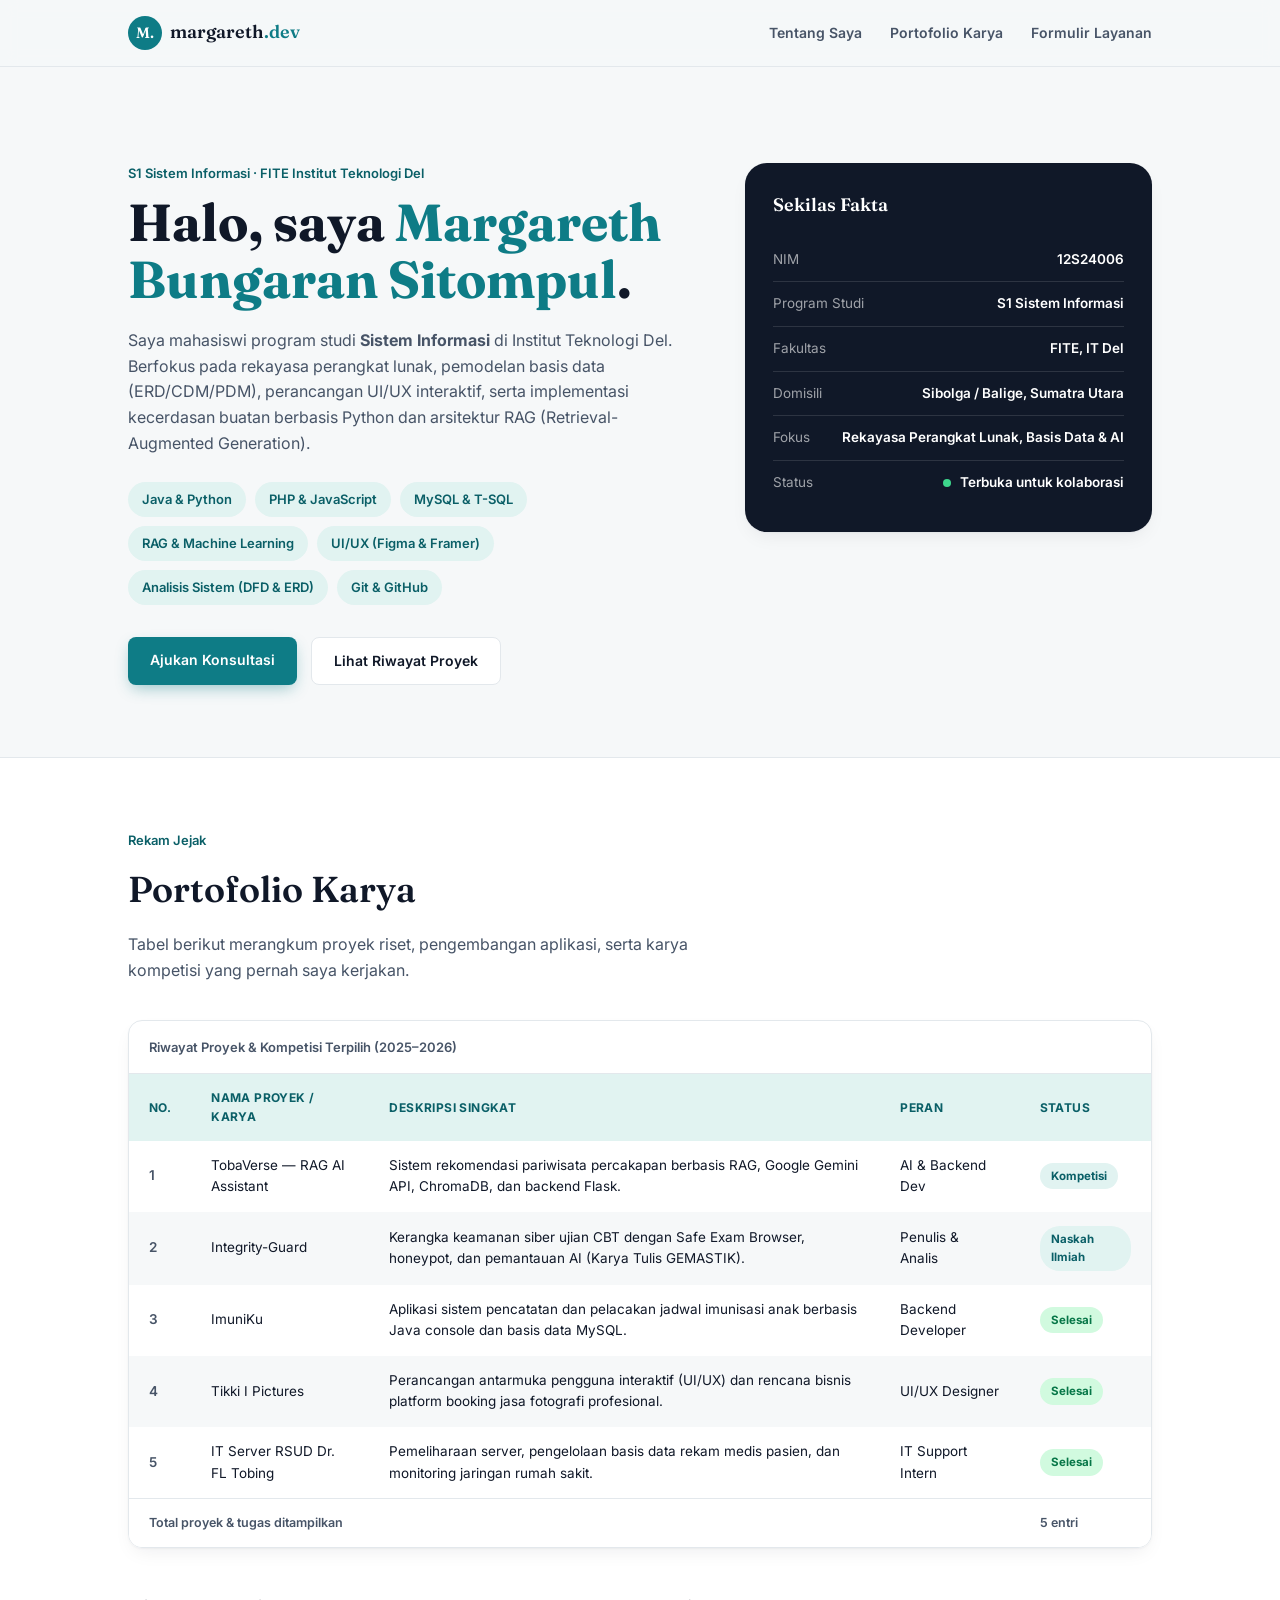
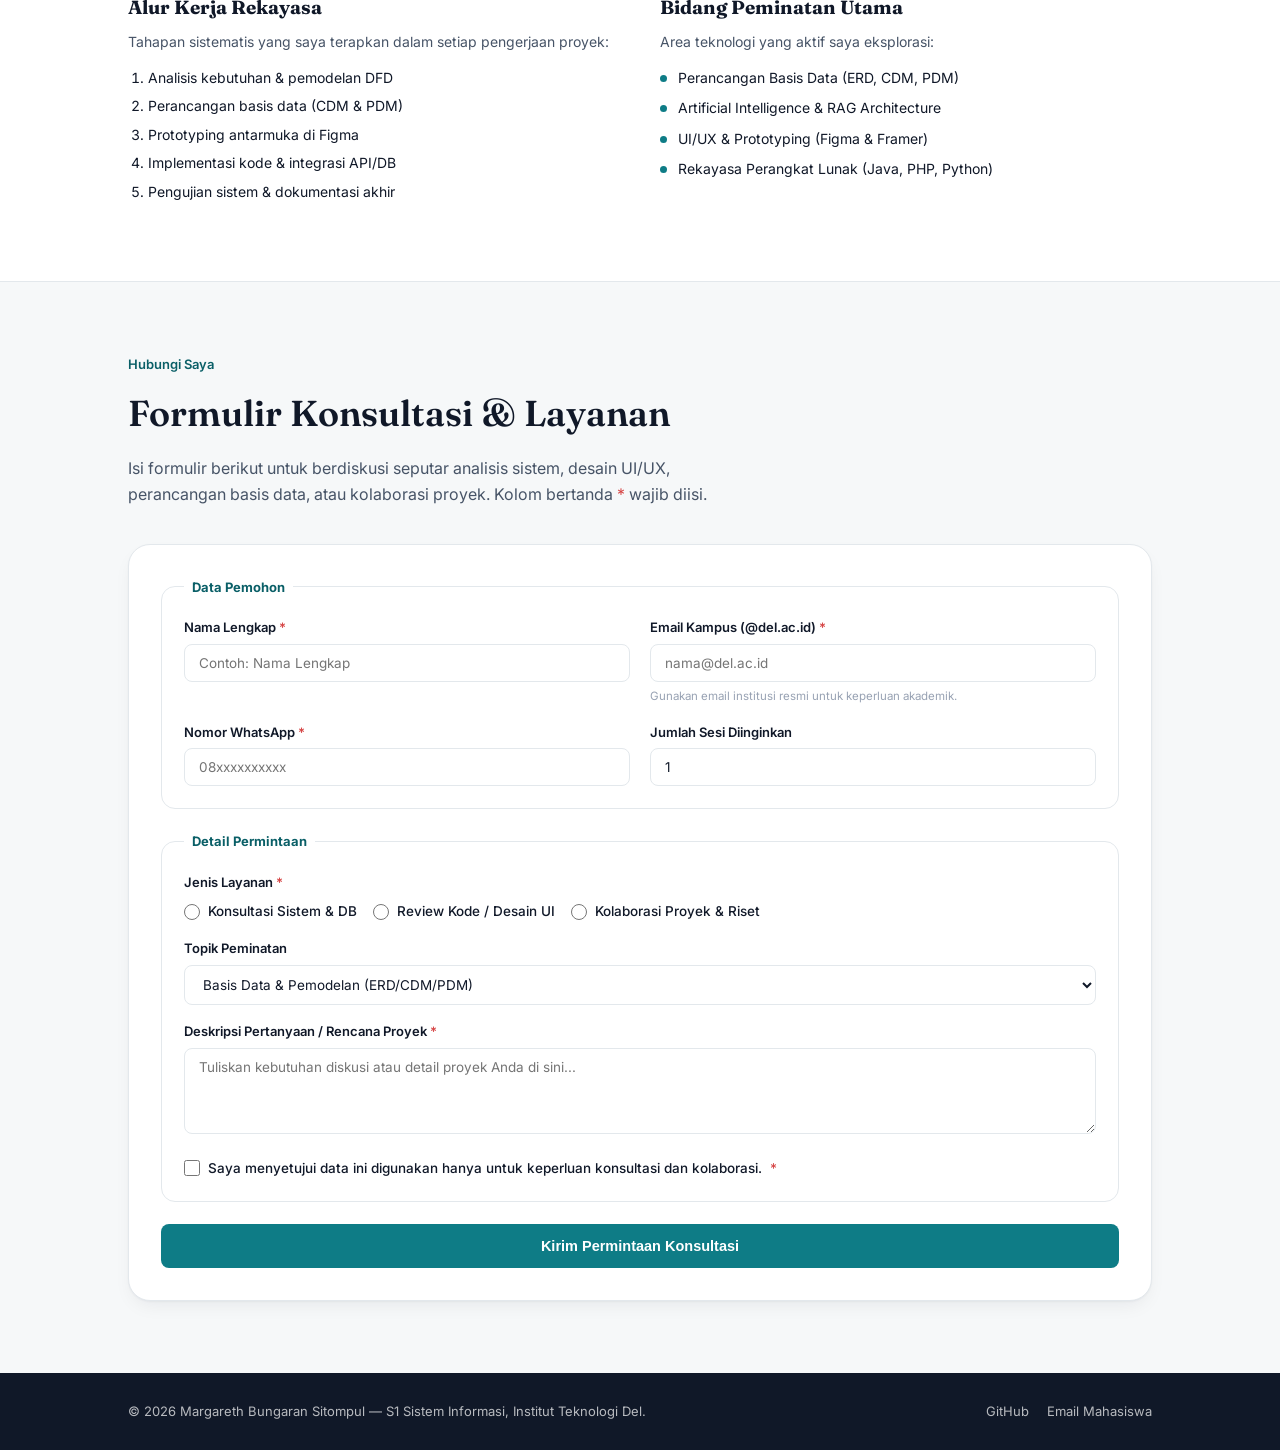
==== tugas/Index.html @ b8ab63a4 "temporary" ====
<!DOCTYPE html>
<html lang="id">
<head>
  <meta charset="UTF-8">
  <meta name="viewport" content="width=device-width, initial-scale=1.0">
  <title>Margareth Bungaran Sitompul — Portofolio Sistem Informasi</title>
  <meta name="description" content="Portofolio profesional Margareth Bungaran Sitompul, mahasiswi Sistem Informasi Institut Teknologi Del: riwayat proyek AI, rekayasa perangkat lunak, basis data, dan UI/UX.">
  <link rel="preconnect" href="https://fonts.googleapis.com">
  <link rel="preconnect" href="https://fonts.gstatic.com" crossorigin>
  <link href="https://fonts.googleapis.com/css2?family=Fraunces:opsz,wght@9..144,500;9..144,600;9..144,700&family=Inter:wght@400;500;600;700&display=swap" rel="stylesheet">
  <link rel="stylesheet" href="style.css">
</head>
<body>

  <header class="site-header">
    <div class="header-inner">
      <a href="#beranda" class="logo" aria-label="Kembali ke beranda">
        <span class="logo-mark">M.</span>
        <span class="logo-text">margareth<span class="logo-dot">.dev</span></span>
      </a>
      <nav class="main-nav" aria-label="Navigasi utama">
        <ul>
          <li><a href="#tentang">Tentang Saya</a></li>
          <li><a href="#portofolio">Portofolio Karya</a></li>
          <li><a href="#layanan">Formulir Layanan</a></li>
        </ul>
      </nav>
    </div>
  </header>

  <main id="beranda">

    <!-- ===================== SECTION 1: TENTANG SAYA ===================== -->
    <section id="tentang" class="section section-hero" aria-labelledby="tentang-judul">
      <div class="section-inner hero-grid">

        <div class="hero-content">
          <p class="eyebrow">S1 Sistem Informasi &middot; FITE Institut Teknologi Del</p>
          <h1 id="tentang-judul">Halo, saya <span class="accent-text">Margareth Bungaran Sitompul</span>.</h1>
          <p class="hero-desc">
            Saya mahasiswi program studi <strong>Sistem Informasi</strong> di Institut Teknologi Del. Berfokus pada rekayasa perangkat lunak, pemodelan basis data (ERD/CDM/PDM), perancangan UI/UX interaktif, serta implementasi kecerdasan buatan berbasis Python dan arsitektur RAG (Retrieval-Augmented Generation).
          </p>

          <ul class="skill-list" aria-label="Kompetensi teknis">
            <li>Java &amp; Python</li>
            <li>PHP &amp; JavaScript</li>
            <li>MySQL &amp; T-SQL</li>
            <li>RAG &amp; Machine Learning</li>
            <li>UI/UX (Figma &amp; Framer)</li>
            <li>Analisis Sistem (DFD &amp; ERD)</li>
            <li>Git &amp; GitHub</li>
          </ul>

          <div class="hero-actions">
            <a href="#layanan" class="btn btn-primary">Ajukan Konsultasi</a>
            <a href="#portofolio" class="btn btn-secondary">Lihat Riwayat Proyek</a>
          </div>
        </div>

        <aside class="fact-card" aria-labelledby="fakta-judul">
          <h2 id="fakta-judul">Sekilas Fakta</h2>
          <dl>
            <div class="fact-row">
              <dt>NIM</dt>
              <dd>12S24006</dd>
            </div>
            <div class="fact-row">
              <dt>Program Studi</dt>
              <dd>S1 Sistem Informasi</dd>
            </div>
            <div class="fact-row">
              <dt>Fakultas</dt>
              <dd>FITE, IT Del</dd>
            </div>
            <div class="fact-row">
              <dt>Domisili</dt>
              <dd>Sibolga / Balige, Sumatra Utara</dd>
            </div>
            <div class="fact-row">
              <dt>Fokus</dt>
              <dd>Rekayasa Perangkat Lunak, Basis Data &amp; AI</dd>
            </div>
            <div class="fact-row">
              <dt>Status</dt>
              <dd><span class="status-dot"></span> Terbuka untuk kolaborasi</dd>
            </div>
          </dl>
        </aside>

      </div>
    </section>

    <!-- ===================== SECTION 2: PORTOFOLIO KARYA ===================== -->
    <section id="portofolio" class="section section-alt" aria-labelledby="portofolio-judul">
      <div class="section-inner">
        <p class="eyebrow">Rekam Jejak</p>
        <h2 id="portofolio-judul">Portofolio Karya</h2>
        <p class="section-lead">
          Tabel berikut merangkum proyek riset, pengembangan aplikasi, serta karya kompetisi yang pernah saya kerjakan.
        </p>

        <div class="table-wrap">
          <table class="riwayat-table">
            <caption>Riwayat Proyek &amp; Kompetisi Terpilih (2025&ndash;2026)</caption>
            <thead>
              <tr>
                <th scope="col">No.</th>
                <th scope="col">Nama Proyek / Karya</th>
                <th scope="col">Deskripsi Singkat</th>
                <th scope="col">Peran</th>
                <th scope="col">Status</th>
              </tr>
            </thead>
            <tbody>
              <tr>
                <th scope="row">1</th>
                <td>TobaVerse &mdash; RAG AI Assistant</td>
                <td>Sistem rekomendasi pariwisata percakapan berbasis RAG, Google Gemini API, ChromaDB, dan backend Flask.</td>
                <td>AI &amp; Backend Dev</td>
                <td><span class="tag tag-competition">Kompetisi</span></td>
              </tr>
              <tr>
                <th scope="row">2</th>
                <td>Integrity-Guard</td>
                <td>Kerangka keamanan siber ujian CBT dengan Safe Exam Browser, honeypot, dan pemantauan AI (Karya Tulis GEMASTIK).</td>
                <td>Penulis &amp; Analis</td>
                <td><span class="tag tag-competition">Naskah Ilmiah</span></td>
              </tr>
              <tr>
                <th scope="row">3</th>
                <td>ImuniKu</td>
                <td>Aplikasi sistem pencatatan dan pelacakan jadwal imunisasi anak berbasis Java console dan basis data MySQL.</td>
                <td>Backend Developer</td>
                <td><span class="tag tag-done">Selesai</span></td>
              </tr>
              <tr>
                <th scope="row">4</th>
                <td>Tikki I Pictures</td>
                <td>Perancangan antarmuka pengguna interaktif (UI/UX) dan rencana bisnis platform booking jasa fotografi profesional.</td>
                <td>UI/UX Designer</td>
                <td><span class="tag tag-done">Selesai</span></td>
              </tr>
              <tr>
                <th scope="row">5</th>
                <td>IT Server RSUD Dr. FL Tobing</td>
                <td>Pemeliharaan server, pengelolaan basis data rekam medis pasien, dan monitoring jaringan rumah sakit.</td>
                <td>IT Support Intern</td>
                <td><span class="tag tag-done">Selesai</span></td>
              </tr>
            </tbody>
            <tfoot>
              <tr>
                <td colspan="4">Total proyek &amp; tugas ditampilkan</td>
                <td>5 entri</td>
              </tr>
            </tfoot>
          </table>
        </div>

        <div class="process-grid">
          <div>
            <h3>Alur Kerja Rekayasa</h3>
            <p class="section-lead-sm">Tahapan sistematis yang saya terapkan dalam setiap pengerjaan proyek:</p>
            <ol class="process-list">
              <li>Analisis kebutuhan &amp; pemodelan DFD</li>
              <li>Perancangan basis data (CDM &amp; PDM)</li>
              <li>Prototyping antarmuka di Figma</li>
              <li>Implementasi kode &amp; integrasi API/DB</li>
              <li>Pengujian sistem &amp; dokumentasi akhir</li>
            </ol>
          </div>
          <div>
            <h3>Bidang Peminatan Utama</h3>
            <p class="section-lead-sm">Area teknologi yang aktif saya eksplorasi:</p>
            <ul class="chip-list">
              <li>Perancangan Basis Data (ERD, CDM, PDM)</li>
              <li>Artificial Intelligence &amp; RAG Architecture</li>
              <li>UI/UX &amp; Prototyping (Figma &amp; Framer)</li>
              <li>Rekayasa Perangkat Lunak (Java, PHP, Python)</li>
            </ul>
          </div>
        </div>
      </div>
    </section>

    <!-- ===================== SECTION 3: FORMULIR LAYANAN ===================== -->
    <section id="layanan" class="section" aria-labelledby="layanan-judul">
      <div class="section-inner">
        <p class="eyebrow">Hubungi Saya</p>
        <h2 id="layanan-judul">Formulir Konsultasi &amp; Layanan</h2>
        <p class="section-lead">
          Isi formulir berikut untuk berdiskusi seputar analisis sistem, desain UI/UX, perancangan basis data, atau kolaborasi proyek. Kolom bertanda
          <span class="req">*</span> wajib diisi.
        </p>

        <form class="custom-form" action="/api/submit" method="POST" novalidate>

          <fieldset class="form-fieldset">
            <legend class="form-legend">Data Pemohon</legend>

            <div class="form-row">
              <div class="form-group">
                <label for="nama" class="form-label">Nama Lengkap <span class="req">*</span></label>
                <input type="text" id="nama" name="nama" class="form-control" required placeholder="Contoh: Nama Lengkap">
              </div>

              <div class="form-group">
                <label for="email" class="form-label">Email Kampus (@del.ac.id) <span class="req">*</span></label>
                <input type="email" id="email" name="email" class="form-control" required placeholder="nama@del.ac.id" aria-describedby="email-help">
                <small id="email-help" class="form-help">Gunakan email institusi resmi untuk keperluan akademik.</small>
              </div>
            </div>

            <div class="form-row">
              <div class="form-group">
                <label for="telepon" class="form-label">Nomor WhatsApp <span class="req">*</span></label>
                <input type="tel" id="telepon" name="telepon" class="form-control" required pattern="[0-9]{10,13}" placeholder="08xxxxxxxxxx">
              </div>

              <div class="form-group">
                <label for="sesi" class="form-label">Jumlah Sesi Diinginkan</label>
                <input type="number" id="sesi" name="sesi" class="form-control" min="1" max="5" value="1">
              </div>
            </div>
          </fieldset>

          <fieldset class="form-fieldset">
            <legend class="form-legend">Detail Permintaan</legend>

            <div class="form-group">
              <span class="form-label">Jenis Layanan <span class="req">*</span></span>
              <div class="radio-group" role="radiogroup" aria-label="Jenis Layanan">
                <label class="radio-option">
                  <input type="radio" name="jenis_layanan" value="konsultasi" required> Konsultasi Sistem &amp; DB
                </label>
                <label class="radio-option">
                  <input type="radio" name="jenis_layanan" value="review"> Review Kode / Desain UI
                </label>
                <label class="radio-option">
                  <input type="radio" name="jenis_layanan" value="kolaborasi"> Kolaborasi Proyek &amp; Riset
                </label>
              </div>
            </div>

            <div class="form-group">
              <label for="kategori" class="form-label">Topik Peminatan</label>
              <select id="kategori" name="kategori" class="form-control">
                <option value="basis-data">Basis Data &amp; Pemodelan (ERD/CDM/PDM)</option>
                <option value="frontend">UI/UX &amp; Prototyping (Figma/Framer)</option>
                <option value="ai-rag">Kecerdasan Buatan &amp; RAG (Python)</option>
                <option value="backend">Rekayasa Perangkat Lunak Backend</option>
              </select>
            </div>

            <div class="form-group">
              <label for="pesan" class="form-label">Deskripsi Pertanyaan / Rencana Proyek <span class="req">*</span></label>
              <textarea id="pesan" name="pesan" class="form-control" rows="4" required placeholder="Tuliskan kebutuhan diskusi atau detail proyek Anda di sini..."></textarea>
            </div>

            <div class="form-group form-check">
              <label class="checkbox-option">
                <input type="checkbox" id="setuju" name="setuju" required>
                Saya menyetujui data ini digunakan hanya untuk keperluan konsultasi dan kolaborasi. <span class="req">*</span>
              </label>
            </div>
          </fieldset>

          <button type="submit" class="btn-submit">Kirim Permintaan Konsultasi</button>
        </form>
      </div>
    </section>

  </main>

  <footer class="site-footer">
    <div class="section-inner footer-inner">
      <p>&copy; 2026 Margareth Bungaran Sitompul &mdash; S1 Sistem Informasi, Institut Teknologi Del.</p>
      <ul class="footer-links">
        <li><a href="https://github.com/" target="_blank" rel="noopener noreferrer">GitHub</a></li>
        <li><a href="mailto:12s24006@students.del.ac.id">Email Mahasiswa</a></li>
      </ul>
    </div>
  </footer>

</body>
</html>
---- tugas/style.css ----
/* =========================================================
   1. RESET & ROOT VARIABLES
   Palet 60-30-10:
   60% - Base (#F6F8F9, #FFFFFF)
   30% - Ink / teks & struktur (#101828, #475467)
   10% - Aksen teal danau (#0E7C86)
   ========================================================= */
*, *::before, *::after {
  box-sizing: border-box;
  margin: 0;
  padding: 0;
}

:root {
  --color-base: #F6F8F9;
  --color-surface: #FFFFFF;
  --color-ink: #101828;
  --color-slate: #475467;
  --color-slate-light: #98A2B3;
  --color-border: #E3E8EC;
  --color-accent: #0E7C86;
  --color-accent-dark: #0A5F67;
  --color-accent-tint: #E1F3F1;
  --color-danger: #D64545;

  --font-display: "Fraunces", Georgia, serif;
  --font-body: "Inter", -apple-system, BlinkMacSystemFont, "Segoe UI", sans-serif;

  --radius-sm: 8px;
  --radius-md: 14px;
  --radius-lg: 22px;

  --shadow-soft: 0 1px 2px rgba(16, 24, 40, 0.04), 0 8px 20px -6px rgba(16, 24, 40, 0.08);
}

html {
  scroll-behavior: smooth;
}

body {
  font-family: var(--font-body);
  background-color: var(--color-base);
  color: var(--color-ink);
  line-height: 1.6;
  -webkit-font-smoothing: antialiased;
}

a {
  color: inherit;
  text-decoration: none;
}

ul, ol {
  list-style: none;
}

img {
  max-width: 100%;
  display: block;
}

:focus-visible {
  outline: 3px solid var(--color-accent);
  outline-offset: 3px;
}

.section-inner {
  max-width: 1080px;
  margin: 0 auto;
  padding: 0 28px;
}

.eyebrow {
  font-family: var(--font-body);
  font-size: 13px;
  font-weight: 600;
  color: var(--color-accent-dark);
  margin-bottom: 10px;
}

.accent-text {
  color: var(--color-accent);
}

.req {
  color: var(--color-danger);
}

/* =========================================================
   2. HEADER & NAVIGATION
   ========================================================= */
.site-header {
  position: sticky;
  top: 0;
  z-index: 50;
  background-color: rgba(246, 248, 249, 0.9);
  backdrop-filter: blur(8px);
  border-bottom: 1px solid var(--color-border);
}

.header-inner {
  max-width: 1080px;
  margin: 0 auto;
  padding: 16px 28px;
  display: flex;
  align-items: center;
  justify-content: space-between;
  gap: 20px;
}

.logo {
  display: flex;
  align-items: baseline;
  gap: 8px;
  font-family: var(--font-display);
  font-weight: 600;
}

.logo-mark {
  display: inline-flex;
  align-items: center;
  justify-content: center;
  width: 34px;
  height: 34px;
  border-radius: 50%;
  background-color: var(--color-accent);
  color: #ffffff;
  font-size: 15px;
}

.logo-text {
  font-size: 18px;
  color: var(--color-ink);
}

.logo-dot {
  color: var(--color-accent);
}

.main-nav ul {
  display: flex;
  gap: 28px;
}

.main-nav a {
  font-size: 14px;
  font-weight: 600;
  color: var(--color-slate);
  transition: color 0.2s ease;
}

.main-nav a:hover {
  color: var(--color-accent-dark);
}

/* =========================================================
   3. LAYOUT SECTIONS
   ========================================================= */
.section {
  padding: 72px 0;
}

.section-alt {
  background-color: var(--color-surface);
  border-top: 1px solid var(--color-border);
  border-bottom: 1px solid var(--color-border);
}

.section h2 {
  font-family: var(--font-display);
  font-size: clamp(28px, 4vw, 36px);
  font-weight: 600;
  margin-bottom: 14px;
}

.section-lead {
  color: var(--color-slate);
  max-width: 62ch;
  margin-bottom: 36px;
}

.section-lead-sm {
  color: var(--color-slate);
  font-size: 14px;
  margin-bottom: 14px;
}

/* ---- Hero / Tentang Saya ---- */
.hero-grid {
  display: grid;
  grid-template-columns: 1.4fr 1fr;
  gap: 48px;
  align-items: start;
  padding-top: 24px;
}

.hero-content h1 {
  font-family: var(--font-display);
  font-size: clamp(34px, 5vw, 52px);
  font-weight: 700;
  line-height: 1.1;
  margin-bottom: 20px;
}

.hero-desc {
  color: var(--color-slate);
  max-width: 58ch;
  margin-bottom: 26px;
}

.skill-list {
  display: flex;
  flex-wrap: wrap;
  gap: 9px;
  margin-bottom: 32px;
}

.skill-list li {
  background-color: var(--color-accent-tint);
  color: var(--color-accent-dark);
  font-size: 13px;
  font-weight: 600;
  padding: 7px 14px;
  border-radius: 20px;
}

.hero-actions {
  display: flex;
  flex-wrap: wrap;
  gap: 14px;
}

.btn {
  display: inline-block;
  padding: 12px 22px;
  font-size: 14px;
  font-weight: 600;
  border-radius: var(--radius-sm);
  transition: transform 0.15s ease, box-shadow 0.15s ease, background-color 0.15s ease;
}

.btn-primary {
  background-color: var(--color-accent);
  color: #ffffff;
  box-shadow: 0 6px 16px -4px rgba(14, 124, 134, 0.45);
}

.btn-primary:hover {
  background-color: var(--color-accent-dark);
  transform: translateY(-2px);
}

.btn-secondary {
  background-color: var(--color-surface);
  color: var(--color-ink);
  border: 1.5px solid var(--color-border);
}

.btn-secondary:hover {
  border-color: var(--color-accent);
  color: var(--color-accent-dark);
}

/* ---- Fact card (aside) ---- */
.fact-card {
  background-color: var(--color-ink);
  color: #ffffff;
  border-radius: var(--radius-lg);
  padding: 28px;
  box-shadow: var(--shadow-soft);
}

.fact-card h2 {
  font-family: var(--font-display);
  font-size: 18px;
  font-weight: 600;
  margin-bottom: 18px;
  color: #ffffff;
}

.fact-row {
  display: flex;
  justify-content: space-between;
  gap: 12px;
  padding: 11px 0;
  border-bottom: 1px solid rgba(255, 255, 255, 0.12);
  font-size: 13.5px;
}

.fact-row:last-child {
  border-bottom: none;
}

.fact-row dt {
  color: rgba(255, 255, 255, 0.6);
}

.fact-row dd {
  font-weight: 600;
  text-align: right;
}

.status-dot {
  display: inline-block;
  width: 8px;
  height: 8px;
  border-radius: 50%;
  background-color: #3DD68C;
  margin-right: 6px;
}

/* =========================================================
   4. TABLE — RIWAYAT PROYEK
   ========================================================= */
.table-wrap {
  overflow-x: auto;
  border-radius: var(--radius-md);
  border: 1px solid var(--color-border);
  box-shadow: var(--shadow-soft);
  margin-bottom: 44px;
}

.riwayat-table {
  width: 100%;
  border-collapse: collapse;
  min-width: 640px;
  background-color: var(--color-surface);
}

.riwayat-table caption {
  text-align: left;
  font-size: 13px;
  font-weight: 600;
  color: var(--color-slate);
  padding: 16px 20px;
  border-bottom: 1px solid var(--color-border);
}

.riwayat-table th,
.riwayat-table td {
  padding: 14px 20px;
  text-align: left;
  font-size: 13.5px;
}

.riwayat-table thead th {
  background-color: var(--color-accent-tint);
  color: var(--color-accent-dark);
  font-weight: 700;
  font-size: 12px;
  text-transform: uppercase;
  letter-spacing: 0.4px;
}

.riwayat-table tbody tr:nth-child(even) {
  background-color: var(--color-base);
}

.riwayat-table tbody th[scope="row"] {
  font-weight: 600;
  color: var(--color-slate);
}

.riwayat-table tfoot td {
  border-top: 1px solid var(--color-border);
  font-weight: 600;
  font-size: 12.5px;
  color: var(--color-slate);
}

.tag {
  display: inline-block;
  padding: 4px 11px;
  border-radius: 20px;
  font-size: 11.5px;
  font-weight: 700;
}

.tag-progress {
  background-color: #FEF0C7;
  color: #93650B;
}

.tag-competition {
  background-color: var(--color-accent-tint);
  color: var(--color-accent-dark);
}

.tag-done {
  background-color: #D1FADF;
  color: #067647;
}

/* ---- Process grid (list section) ---- */
.process-grid {
  display: grid;
  grid-template-columns: 1fr 1fr;
  gap: 40px;
}

.process-grid h3 {
  font-family: var(--font-display);
  font-size: 19px;
  margin-bottom: 8px;
}

.process-list {
  list-style: decimal;
  padding-left: 20px;
  color: var(--color-ink);
  font-size: 14px;
}

.process-list li {
  margin-bottom: 6px;
}

.chip-list li {
  position: relative;
  padding-left: 18px;
  margin-bottom: 8px;
  font-size: 14px;
  color: var(--color-ink);
}

.chip-list li::before {
  content: "";
  position: absolute;
  left: 0;
  top: 8px;
  width: 7px;
  height: 7px;
  border-radius: 50%;
  background-color: var(--color-accent);
}

/* =========================================================
   5. FORM — LAYANAN KONSULTASI
   ========================================================= */
.custom-form {
  background-color: var(--color-surface);
  padding: 32px;
  border-radius: var(--radius-lg);
  border: 1px solid var(--color-border);
  box-shadow: var(--shadow-soft);
}

.form-fieldset {
  border: 1px solid var(--color-border);
  border-radius: var(--radius-md);
  padding: 20px 22px 6px;
  margin-bottom: 22px;
}

.form-legend {
  font-size: 13px;
  font-weight: 700;
  color: var(--color-accent-dark);
  padding: 0 8px;
}

.form-row {
  display: flex;
  gap: 20px;
  flex-wrap: wrap;
}

.form-row .form-group {
  flex: 1 1 220px;
}

.form-group {
  margin-bottom: 16px;
}

.form-label {
  display: block;
  font-size: 13px;
  font-weight: 600;
  color: var(--color-ink);
  margin-bottom: 6px;
}

.form-control {
  width: 100%;
  padding: 10px 14px;
  font-size: 13.5px;
  font-family: var(--font-body);
  color: var(--color-ink);
  border: 1.5px solid var(--color-border);
  border-radius: var(--radius-sm);
  background-color: var(--color-surface);
  transition: border-color 0.2s, box-shadow 0.2s;
}

.form-control:focus {
  border-color: var(--color-accent);
  box-shadow: 0 0 0 3.5px rgba(14, 124, 134, 0.15);
}

.form-help {
  display: block;
  font-size: 11.5px;
  color: var(--color-slate-light);
  margin-top: 5px;
}

.radio-group {
  display: flex;
  flex-wrap: wrap;
  gap: 16px;
  margin-top: 8px;
}

.radio-option,
.checkbox-option {
  display: flex;
  align-items: center;
  gap: 8px;
  font-size: 13.5px;
  color: var(--color-ink);
  font-weight: 500;
}

.radio-option input,
.checkbox-option input {
  width: 16px;
  height: 16px;
  accent-color: var(--color-accent);
}

.form-check {
  margin-top: 4px;
}

.btn-submit {
  width: 100%;
  background-color: var(--color-accent);
  color: #ffffff;
  border: none;
  padding: 14px;
  font-size: 14.5px;
  font-weight: 700;
  border-radius: var(--radius-sm);
  cursor: pointer;
  transition: background-color 0.2s ease, box-shadow 0.2s ease;
}

.btn-submit:hover {
  background-color: var(--color-accent-dark);
  box-shadow: 0 6px 16px -4px rgba(14, 124, 134, 0.4);
}

/* =========================================================
   6. FOOTER
   ========================================================= */
.site-footer {
  background-color: var(--color-ink);
  color: rgba(255, 255, 255, 0.7);
  padding: 28px 0;
}

.footer-inner {
  display: flex;
  justify-content: space-between;
  align-items: center;
  flex-wrap: wrap;
  gap: 12px;
  font-size: 13px;
}

.footer-links {
  display: flex;
  gap: 18px;
}

.footer-links a:hover {
  color: #ffffff;
}

/* =========================================================
   7. RESPONSIVE — MEDIA QUERIES
   ========================================================= */
@media (max-width: 768px) {
  .header-inner {
    flex-direction: column;
    align-items: flex-start;
    gap: 10px;
    padding: 14px 20px;
  }

  .main-nav ul {
    gap: 18px;
  }

  .section {
    padding: 52px 0;
  }

  .section-inner {
    padding: 0 20px;
  }

  .hero-grid {
    grid-template-columns: 1fr;
  }

  .process-grid {
    grid-template-columns: 1fr;
    gap: 28px;
  }

  .form-row {
    flex-direction: column;
    gap: 0;
  }

  .custom-form {
    padding: 22px;
  }

  .footer-inner {
    flex-direction: column;
    align-items: flex-start;
  }
}

@media (prefers-reduced-motion: reduce) {
  html {
    scroll-behavior: auto;
  }
  * {
    transition: none !important;
  }
}
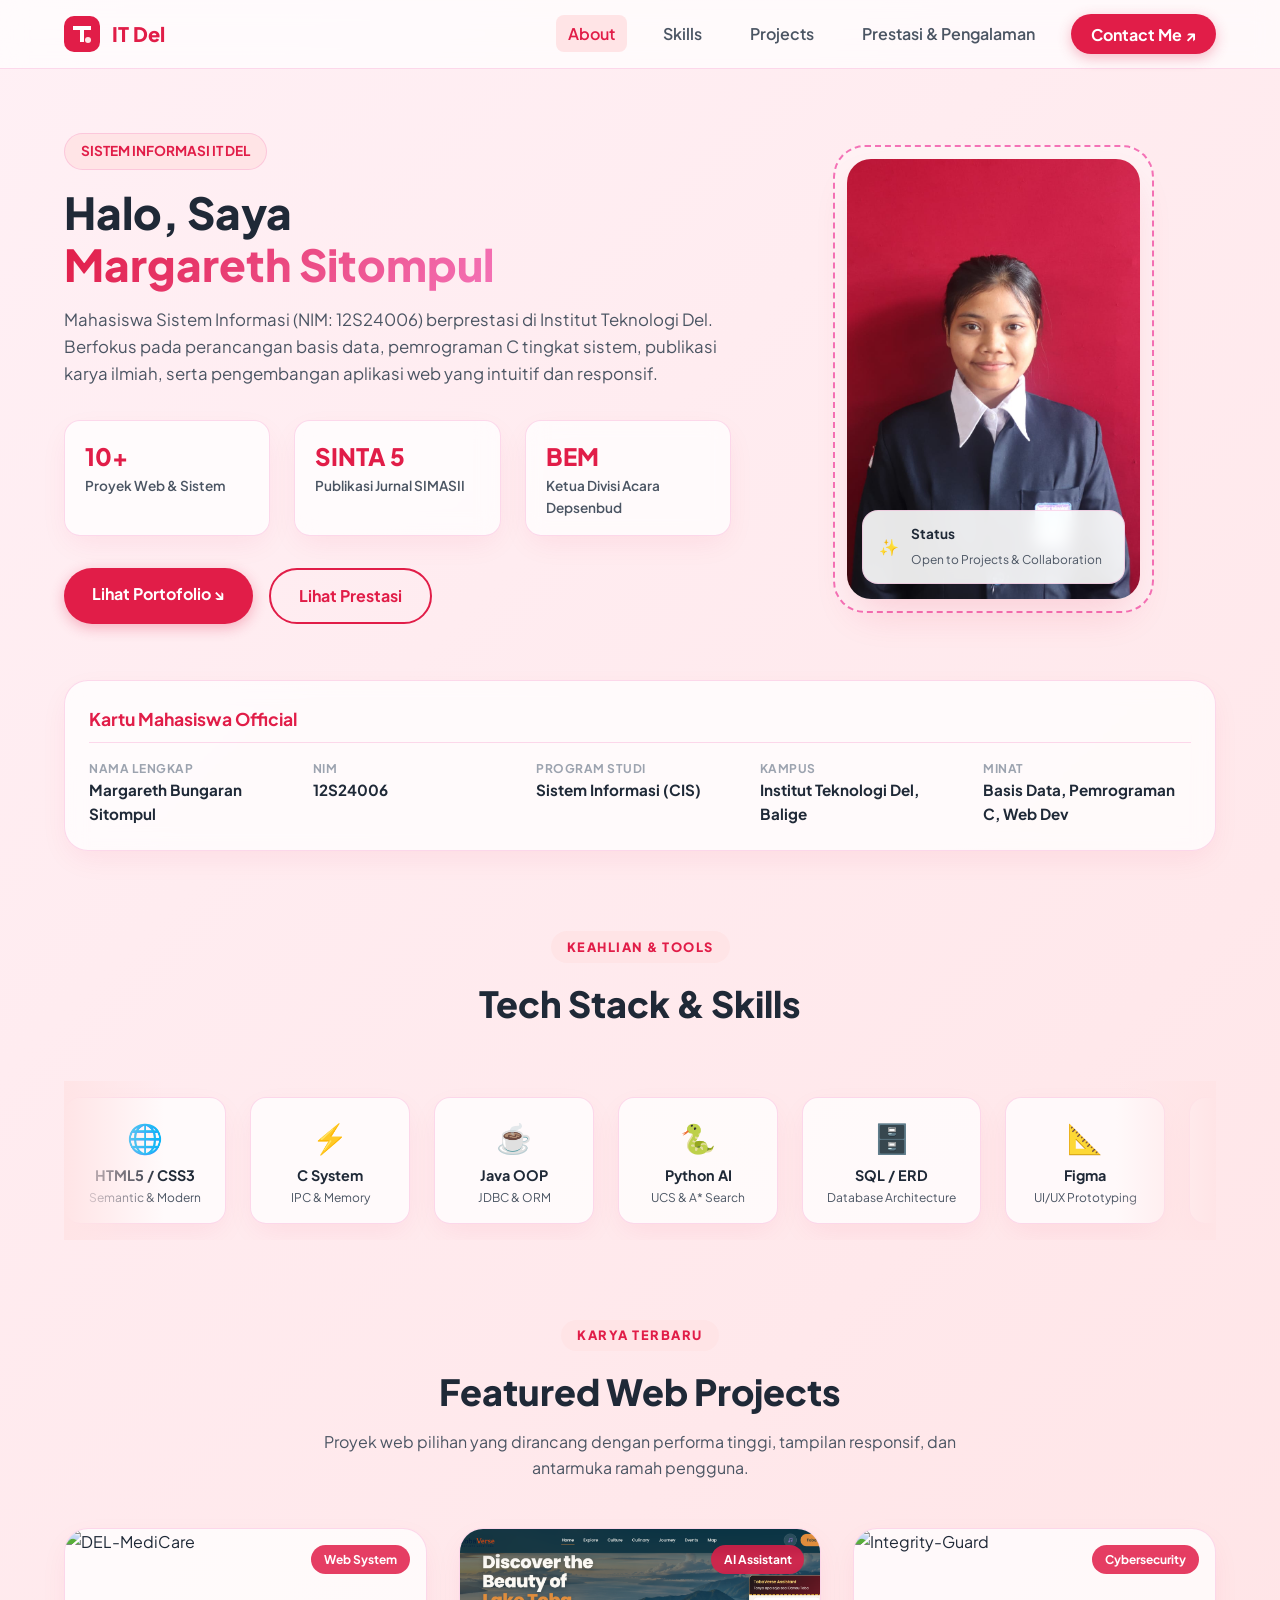
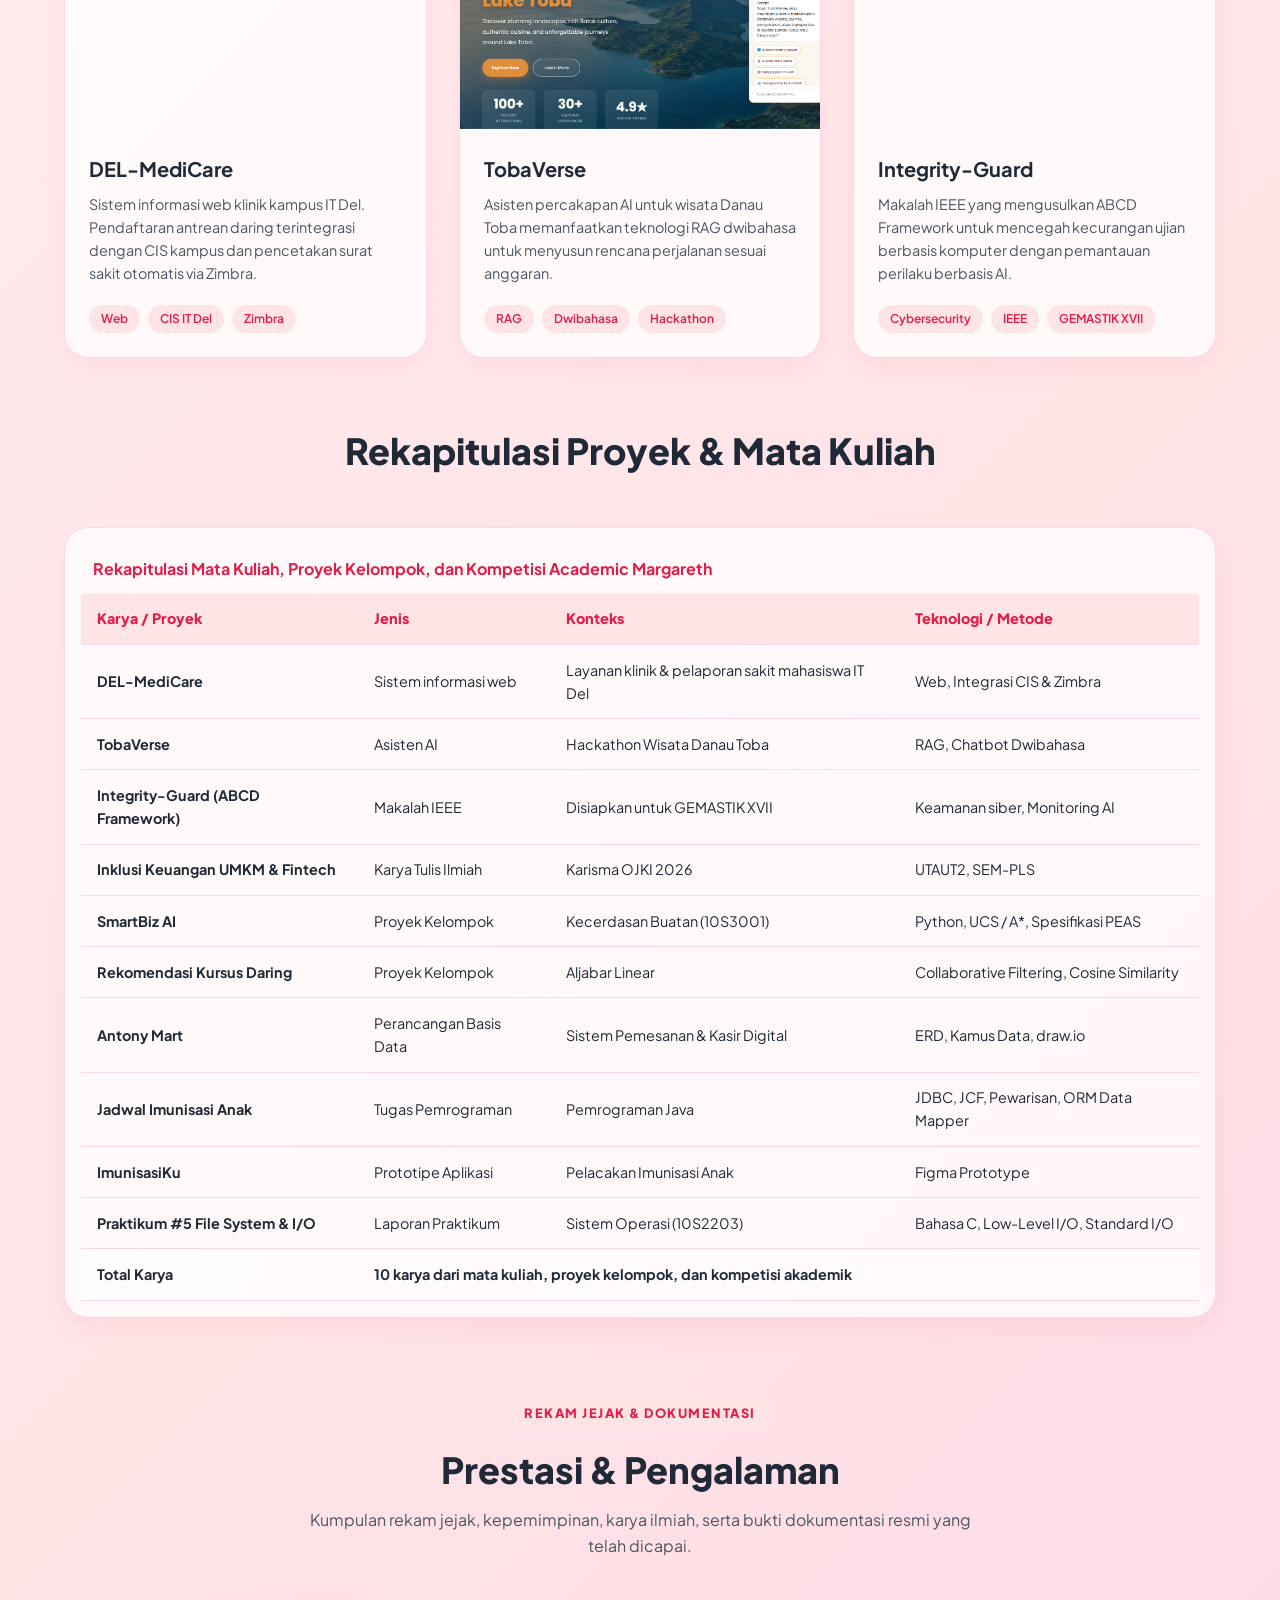
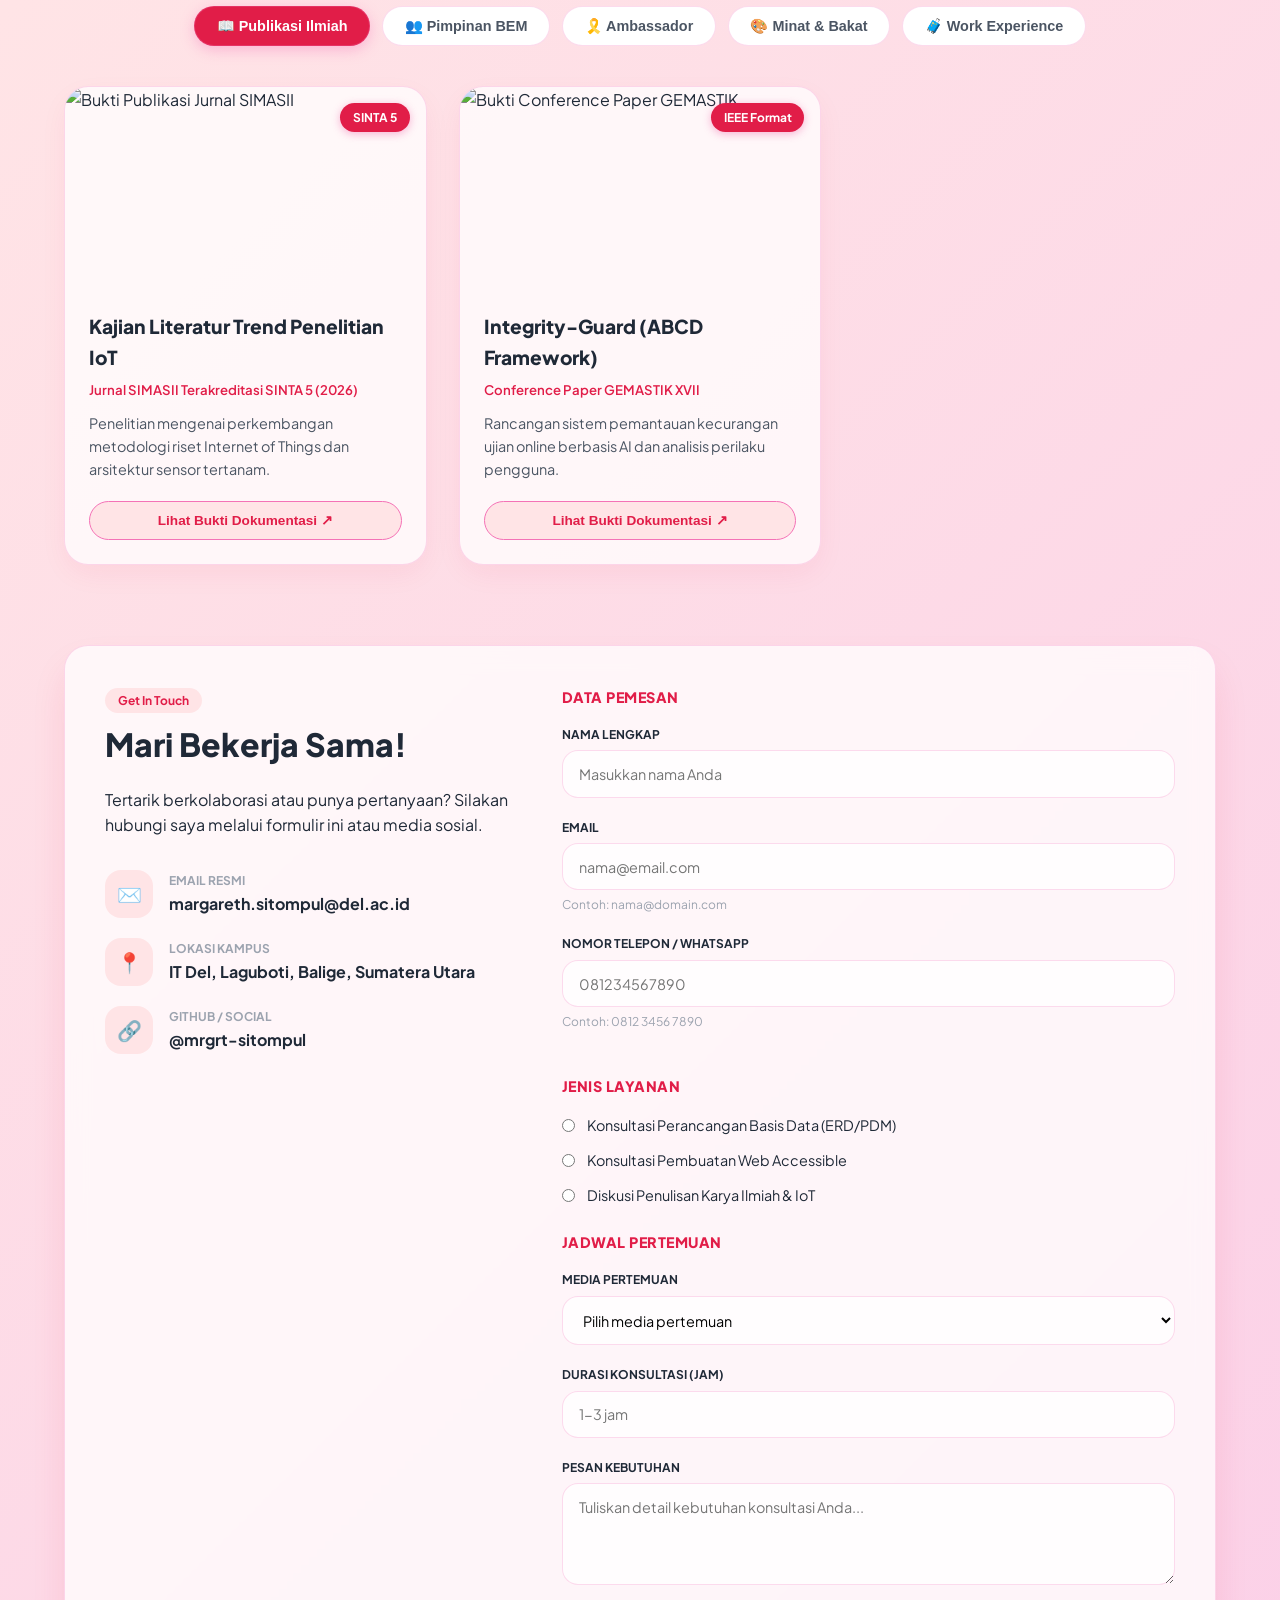
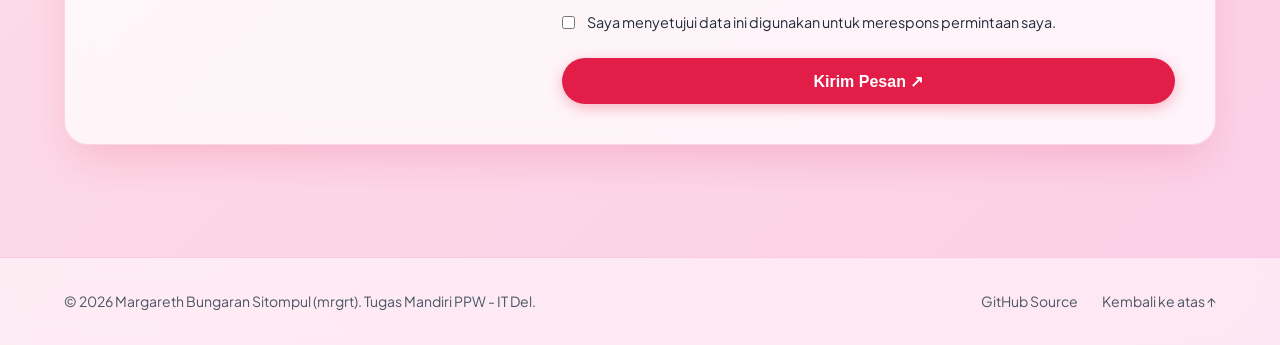
==== commit d58c59b8: "MARGARETH" ====
--- a/tugas/Index.html
+++ b/tugas/Index.html
@@ -3,283 +3,589 @@
 <head>
   <meta charset="UTF-8">
   <meta name="viewport" content="width=device-width, initial-scale=1.0">
-  <title>Margareth Bungaran Sitompul — Portofolio Sistem Informasi</title>
-  <meta name="description" content="Portofolio profesional Margareth Bungaran Sitompul, mahasiswi Sistem Informasi Institut Teknologi Del: riwayat proyek AI, rekayasa perangkat lunak, basis data, dan UI/UX.">
+  <meta name="description" content="Portofolio Margareth Bungaran Sitompul, mahasiswa Sistem Informasi IT Del: profil, keahlian, riwayat proyek, prestasi, dan formulir layanan.">
+  <title>Margareth Bungaran Sitompul | Portofolio IT Del</title>
+  
+  <!-- Fonts & Icons -->
   <link rel="preconnect" href="https://fonts.googleapis.com">
   <link rel="preconnect" href="https://fonts.gstatic.com" crossorigin>
-  <link href="https://fonts.googleapis.com/css2?family=Fraunces:opsz,wght@9..144,500;9..144,600;9..144,700&family=Inter:wght@400;500;600;700&display=swap" rel="stylesheet">
+  <link href="https://fonts.googleapis.com/css2?family=Plus+Jakarta+Sans:wght@400;500;600;700;800&family=Fira+Code:wght@500;700&display=swap" rel="stylesheet">
+  
+  <!-- Hubungkan ke file CSS terpisah -->
   <link rel="stylesheet" href="style.css">
 </head>
 <body>
 
-  <header class="site-header">
-    <div class="header-inner">
-      <a href="#beranda" class="logo" aria-label="Kembali ke beranda">
-        <span class="logo-mark">M.</span>
-        <span class="logo-text">margareth<span class="logo-dot">.dev</span></span>
-      </a>
-      <nav class="main-nav" aria-label="Navigasi utama">
+  <!-- Aksesibilitas WCAG 2.2 AA -->
+  <a class="lewati" href="#konten">Lewati ke konten utama</a>
+
+  <!-- Header Navigasi -->
+  <header>
+    <a class="logo-itdel" href="#tentang" aria-label="Beranda Institut Teknologi Del">
+      <svg class="itdel-icon" viewBox="0 0 36 36" width="36" height="36" aria-hidden="true">
+        <rect width="36" height="36" rx="10" fill="#E11D48"/>
+        <path d="M9 10H27V14H20V26H16V14H9V10Z" fill="#FFFFFF"/>
+        <circle cx="24" cy="24" r="3" fill="#FFE4E6"/>
+      </svg>
+      <span>IT Del</span>
+    </a>
+    <nav aria-label="Navigasi utama">
+      <ul>
+        <li><a href="#tentang" class="nav-link aktif">About</a></li>
+        <li><a href="#keahlian" class="nav-link">Skills</a></li>
+        <li><a href="#portofolio" class="nav-link">Projects</a></li>
+        <li><a href="#prestasi" class="nav-link">Prestasi &amp; Pengalaman</a></li>
+        <li><a href="#formulir" class="btn-contact-nav">Contact Me ↗</a></li>
+      </ul>
+    </nav>
+  </header>
+
+  <!-- Konten Utama -->
+  <main id="konten">
+
+    <!-- SECTION 1: HERO / ABOUT ME -->
+    <section id="tentang" aria-labelledby="judul-tentang">
+      <div class="hero-container">
+        <div class="badge-pill">SISTEM INFORMASI IT DEL</div>
+        <h1 id="judul-tentang">Halo, Saya <br><span class="highlight-name">Margareth Sitompul</span></h1>
+        <p class="hero-desc">
+          Mahasiswa Sistem Informasi (NIM: 12S24006) berprestasi di Institut Teknologi Del. Berfokus pada perancangan basis data, pemrograman C tingkat sistem, publikasi karya ilmiah, serta pengembangan aplikasi web yang intuitif dan responsif.
+        </p>
+
+        <!-- Stats Bar -->
+        <div class="stats-row">
+          <div class="stat-card">
+            <h3>10+</h3>
+            <p>Proyek Web &amp; Sistem</p>
+          </div>
+          <div class="stat-card">
+            <h3>SINTA 5</h3>
+            <p>Publikasi Jurnal SIMASII</p>
+          </div>
+          <div class="stat-card">
+            <h3>BEM</h3>
+            <p>Ketua Divisi Acara Depsenbud</p>
+          </div>
+        </div>
+
+        <div class="hero-actions">
+          <a class="btn-pink" href="#portofolio">Lihat Portofolio ↘</a>
+          <a class="btn-outline" href="#prestasi">Lihat Prestasi</a>
+        </div>
+      </div>
+
+      <!-- Bingkai Foto Estetik -->
+      <div class="hero-photo-wrapper">
+        <div class="dashed-border-frame">
+          <div class="photo-inner-card">
+            <img src="/tugas/asset/pas foto_margareth.jpeg" alt="Foto Profil Margareth Bungaran Sitompul">
+            <div class="status-floating-pill">
+              <span class="sparkle-icon">✨</span>
+              <div>
+                <strong>Status</strong>
+                <small>Open to Projects &amp; Collaboration</small>
+              </div>
+            </div>
+          </div>
+        </div>
+      </div>
+
+      <!-- Aside: Kartu Mahasiswa -->
+      <aside class="student-card-aside" aria-labelledby="judul-kartu">
+        <h2 id="judul-kartu">Kartu Mahasiswa Official</h2>
+        <dl>
+          <div><dt>Nama Lengkap</dt><dd>Margareth Bungaran Sitompul</dd></div>
+          <div><dt>NIM</dt><dd>12S24006</dd></div>
+          <div><dt>Program Studi</dt><dd>Sistem Informasi (CIS)</dd></div>
+          <div><dt>Kampus</dt><dd>Institut Teknologi Del, Balige</dd></div>
+          <div><dt>Minat</dt><dd>Basis Data, Pemrograman C, Web Dev</dd></div>
+        </dl>
+      </aside>
+    </section>
+
+    <!-- SECTION 2: SKILLS & TECH STACK -->
+    <section id="keahlian" aria-labelledby="judul-keahlian">
+      <div class="section-center-header">
+        <span class="sub-tag">KEAHLIAN &amp; TOOLS</span>
+        <h2 id="judul-keahlian">Tech Stack &amp; Skills</h2>
+      </div>
+
+      <!-- Marquee Animasi Log/Teknologi Bergerak Kesamping -->
+      <div class="tech-marquee-wrapper" aria-label="Animasi logo teknologi yang dipelajari">
+        <div class="tech-marquee-track">
+          <!-- Set 1 -->
+          <div class="tech-card"><span class="tech-icon">🌐</span><strong>HTML5 / CSS3</strong><small>Semantic &amp; Modern</small></div>
+          <div class="tech-card"><span class="tech-icon">⚡</span><strong>C System</strong><small>IPC &amp; Memory</small></div>
+          <div class="tech-card"><span class="tech-icon">☕</span><strong>Java OOP</strong><small>JDBC &amp; ORM</small></div>
+          <div class="tech-card"><span class="tech-icon">🐍</span><strong>Python AI</strong><small>UCS &amp; A* Search</small></div>
+          <div class="tech-card"><span class="tech-icon">🗄️</span><strong>SQL / ERD</strong><small>Database Architecture</small></div>
+          <div class="tech-card"><span class="tech-icon">📐</span><strong>Figma</strong><small>UI/UX Prototyping</small></div>
+          
+          <!-- Set 2 (Duplikasi untuk Smooth Loop) -->
+          <div class="tech-card"><span class="tech-icon">🌐</span><strong>HTML5 / CSS3</strong><small>Semantic &amp; Modern</small></div>
+          <div class="tech-card"><span class="tech-icon">⚡</span><strong>C System</strong><small>IPC &amp; Memory</small></div>
+          <div class="tech-card"><span class="tech-icon">☕</span><strong>Java OOP</strong><small>JDBC &amp; ORM</small></div>
+          <div class="tech-card"><span class="tech-icon">🐍</span><strong>Python AI</strong><small>UCS &amp; A* Search</small></div>
+          <div class="tech-card"><span class="tech-icon">🗄️</span><strong>SQL / ERD</strong><small>Database Architecture</small></div>
+          <div class="tech-card"><span class="tech-icon">📐</span><strong>Figma</strong><small>UI/UX Prototyping</small></div>
+        </div>
+      </div>
+    </section>
+
+    <!-- SECTION 3: PORTOFOLIO KARYA -->
+    <section id="portofolio" aria-labelledby="judul-portofolio">
+      <div class="section-center-header">
+        <span class="sub-tag">KARYA TERBARU</span>
+        <h2 id="judul-portofolio">Featured Web Projects</h2>
+        <p class="section-desc">Proyek web pilihan yang dirancang dengan performa tinggi, tampilan responsif, dan antarmuka ramah pengguna.</p>
+      </div>
+
+      <div class="projects-grid">
+        <article class="project-card">
+          <div class="project-img-box">
+            <span class="card-badge">Web System</span>
+            <img src="https://images.unsplash.com/photo-1576091160399-112ba8d25d1d?auto=format&fit=crop&w=600&q=80" alt="DEL-MediCare">
+          </div>
+          <div class="project-card-body">
+            <h3>DEL-MediCare</h3>
+            <p>Sistem informasi web klinik kampus IT Del. Pendaftaran antrean daring terintegrasi dengan CIS kampus dan pencetakan surat sakit otomatis via Zimbra.</p>
+            <div class="project-tags">
+              <span class="pill-tag">Web</span><span class="pill-tag">CIS IT Del</span><span class="pill-tag">Zimbra</span>
+            </div>
+          </div>
+        </article>
+
+        <article class="project-card">
+          <div class="project-img-box">
+            <span class="card-badge">AI Assistant</span>
+            <img src="/tugas/asset/tobaverse.png" alt="TobaVerse">
+          </div>
+          <div class="project-card-body">
+            <h3>TobaVerse</h3>
+            <p>Asisten percakapan AI untuk wisata Danau Toba memanfaatkan teknologi RAG dwibahasa untuk menyusun rencana perjalanan sesuai anggaran.</p>
+            <div class="project-tags">
+              <span class="pill-tag">RAG</span><span class="pill-tag">Dwibahasa</span><span class="pill-tag">Hackathon</span>
+            </div>
+          </div>
+        </article>
+
+        <article class="project-card">
+          <div class="project-img-box">
+            <span class="card-badge">Cybersecurity</span>
+            <img src="/tugas/asset/KTI_WACANA SLAY_Strategi Integratif Pemantauan Perilaku, AI, Cyber Deception dalam Mencegah Pelanggaran Ujian-1.pdf" alt="Integrity-Guard">
+          </div>
+          <div class="project-card-body">
+            <h3>Integrity-Guard</h3>
+            <p>Makalah IEEE yang mengusulkan ABCD Framework untuk mencegah kecurangan ujian berbasis komputer dengan pemantauan perilaku berbasis AI.</p>
+            <div class="project-tags">
+              <span class="pill-tag">Cybersecurity</span><span class="pill-tag">IEEE</span><span class="pill-tag">GEMASTIK XVII</span>
+            </div>
+          </div>
+        </article>
+      </div>
+
+      <!-- Tabel Semantik Riwayat Proyek -->
+      <div class="section-center-header" style="margin-top: 4rem;">
+        <h2>Rekapitulasi Proyek &amp; Mata Kuliah</h2>
+      </div>
+
+      <figure class="tabel-gulir" tabindex="0" role="region" aria-label="Tabel rekapitulasi proyek dan mata kuliah">
+        <table>
+          <caption>Rekapitulasi Mata Kuliah, Proyek Kelompok, dan Kompetisi Academic Margareth</caption>
+          <thead>
+            <tr>
+              <th scope="col">Karya / Proyek</th>
+              <th scope="col">Jenis</th>
+              <th scope="col">Konteks</th>
+              <th scope="col">Teknologi / Metode</th>
+            </tr>
+          </thead>
+          <tbody>
+            <tr>
+              <th scope="row">DEL-MediCare</th>
+              <td>Sistem informasi web</td>
+              <td>Layanan klinik &amp; pelaporan sakit mahasiswa IT Del</td>
+              <td>Web, Integrasi CIS &amp; Zimbra</td>
+            </tr>
+            <tr>
+              <th scope="row">TobaVerse</th>
+              <td>Asisten AI</td>
+              <td>Hackathon Wisata Danau Toba</td>
+              <td>RAG, Chatbot Dwibahasa</td>
+            </tr>
+            <tr>
+              <th scope="row">Integrity-Guard (ABCD Framework)</th>
+              <td>Makalah IEEE</td>
+              <td>Disiapkan untuk GEMASTIK XVII</td>
+              <td>Keamanan siber, Monitoring AI</td>
+            </tr>
+            <tr>
+              <th scope="row">Inklusi Keuangan UMKM &amp; Fintech</th>
+              <td>Karya Tulis Ilmiah</td>
+              <td>Karisma OJKI 2026</td>
+              <td>UTAUT2, SEM-PLS</td>
+            </tr>
+            <tr>
+              <th scope="row">SmartBiz AI</th>
+              <td>Proyek Kelompok</td>
+              <td>Kecerdasan Buatan (10S3001)</td>
+              <td>Python, UCS / A*, Spesifikasi PEAS</td>
+            </tr>
+            <tr>
+              <th scope="row">Rekomendasi Kursus Daring</th>
+              <td>Proyek Kelompok</td>
+              <td>Aljabar Linear</td>
+              <td>Collaborative Filtering, Cosine Similarity</td>
+            </tr>
+            <tr>
+              <th scope="row">Antony Mart</th>
+              <td>Perancangan Basis Data</td>
+              <td>Sistem Pemesanan &amp; Kasir Digital</td>
+              <td>ERD, Kamus Data, draw.io</td>
+            </tr>
+            <tr>
+              <th scope="row">Jadwal Imunisasi Anak</th>
+              <td>Tugas Pemrograman</td>
+              <td>Pemrograman Java</td>
+              <td>JDBC, JCF, Pewarisan, ORM Data Mapper</td>
+            </tr>
+            <tr>
+              <th scope="row">ImunisasiKu</th>
+              <td>Prototipe Aplikasi</td>
+              <td>Pelacakan Imunisasi Anak</td>
+              <td>Figma Prototype</td>
+            </tr>
+            <tr>
+              <th scope="row">Praktikum #5 File System &amp; I/O</th>
+              <td>Laporan Praktikum</td>
+              <td>Sistem Operasi (10S2203)</td>
+              <td>Bahasa C, Low-Level I/O, Standard I/O</td>
+            </tr>
+          </tbody>
+          <tfoot>
+            <tr>
+              <th scope="row">Total Karya</th>
+              <td colspan="3">10 karya dari mata kuliah, proyek kelompok, dan kompetisi akademik</td>
+            </tr>
+          </tfoot>
+        </table>
+      </figure>
+    </section>
+
+ <!-- SECTION 4: PRESTASI & PENGALAMAN -->
+<section id="prestasi" aria-labelledby="judul-prestasi">
+  <div class="section-center-header">
+    <span class="sub-tag">REKAM JEJAK &amp; DOKUMENTASI</span>
+    <h2 id="judul-prestasi">Prestasi &amp; Pengalaman</h2>
+    <p class="section-desc">Kumpulan rekam jejak, kepemimpinan, karya ilmiah, serta bukti dokumentasi resmi yang telah dicapai.</p>
+  </div>
+
+  <!-- Filter Navigation Tabs -->
+  <div class="tabs-navigation" role="tablist">
+    <button class="tab-pill active" onclick="bukaKategori(event, 'pub-ilmiah')">📖 Publikasi Ilmiah</button>
+    <button class="tab-pill" onclick="bukaKategori(event, 'pimpinan-bem')">👥 Pimpinan BEM</button>
+    <button class="tab-pill" onclick="bukaKategori(event, 'ambassador')">🎗️ Ambassador</button>
+    <button class="tab-pill" onclick="bukaKategori(event, 'minat-bakat')">🎨 Minat &amp; Bakat</button>
+    <button class="tab-pill" onclick="bukaKategori(event, 'work-exp')">🧳 Work Experience</button>
+  </div>
+
+  <!-- TAB 1: Publikasi Ilmiah -->
+  <div class="tab-content-block active-block" id="pub-ilmiah">
+    <div class="cards-grid-3">
+      <article class="doc-card">
+        <div class="doc-img-box">
+          <span class="badge-pink-pill">SINTA 5</span>
+          <img src="/tugas/asset/220-Article Text-601-1-10-20260617 (2).pdf" alt="Bukti Publikasi Jurnal SIMASII">
+        </div>
+        <div class="doc-card-body">
+          <h3>Kajian Literatur Trend Penelitian IoT</h3>
+          <p class="author-sub">Jurnal SIMASII Terakreditasi SINTA 5 (2026)</p>
+          <p class="card-desc">Penelitian mengenai perkembangan metodologi riset Internet of Things dan arsitektur sensor tertanam.</p>
+          <button class="btn-doc-link" onclick="bukaModal('Dokumentasi Publikasi Jurnal SIMASII', 'https://images.unsplash.com/photo-1456513080510-7bf3a84b82f8?auto=format&fit=crop&w=1000&q=80', 'Bukti terbit karya ilmiah pada Jurnal SIMASII SINTA 5 atas nama Margareth Bungaran Sitompul.')">Lihat Bukti Dokumentasi ↗</button>
+        </div>
+      </article>
+
+      <article class="doc-card">
+        <div class="doc-img-box">
+          <span class="badge-pink-pill">IEEE Format</span>
+          <img src="/tugas/asset/KTI_WACANA SLAY_Strategi Integratif Pemantauan Perilaku, AI, Cyber Deception dalam Mencegah Pelanggaran Ujian-1.pdf" alt="Bukti Conference Paper GEMASTIK">
+        </div>
+        <div class="doc-card-body">
+          <h3>Integrity-Guard (ABCD Framework)</h3>
+          <p class="author-sub">Conference Paper GEMASTIK XVII</p>
+          <p class="card-desc">Rancangan sistem pemantauan kecurangan ujian online berbasis AI dan analisis perilaku pengguna.</p>
+          <button class="btn-doc-link" onclick="bukaModal('Dokumentasi Conference Paper IEEE', 'https://images.unsplash.com/photo-1516321318423-f06f85e504b3?auto=format&fit=crop&w=1000&q=80', 'Draf naskah ilmiah IEEE siap uji kompetisi GEMASTIK XVII.')">Lihat Bukti Dokumentasi ↗</button>
+        </div>
+      </article>
+    </div>
+  </div>
+
+  <!-- TAB 2: Pimpinan BEM -->
+  <div class="tab-content-block" id="pimpinan-bem">
+    <div class="cards-grid-3">
+      <article class="doc-card">
+        <div class="doc-img-box">
+          <span class="badge-pink-pill">BEM IT Del</span>
+          <img src="/tugas/asset/bem.jpeg" alt="Dokumentasi BEM IT Del">
+        </div>
+        <div class="doc-card-body">
+          <h3>Ketua Divisi Acara Depsenbud</h3>
+          <p class="author-sub">BEM Institut Teknologi Del (2026)</p>
+          <p class="card-desc">Memimpin perancangan dan eksekusi Festival Budaya IT Del 2026 yang melibatkan 9 himpunan mahasiswa.</p>
+          <button class="btn-doc-link" onclick="bukaModal('Dokumentasi Kepemimpinan BEM', 'https://images.unsplash.com/photo-1511578314322-379afb476865?auto=format&fit=crop&w=1000&q=80', 'SK Pengangkatan &amp; Foto Kegiatan Festival Budaya IT Del 2026.')">Lihat Bukti Dokumentasi ↗</button>
+        </div>
+      </article>
+    </div>
+  </div>
+
+  <!-- TAB 3: Ambassador -->
+  <div class="tab-content-block" id="ambassador">
+    <div class="cards-grid-3">
+      <article class="doc-card">
+        <div class="doc-img-box">
+          <span class="badge-pink-pill">Ambassador</span>
+          <img src="/tugas/asset/ambassador privy.jpeg" alt="Dokumentasi Privy Campus Ambassador">
+        </div>
+        <div class="doc-card-body">
+          <h3>Privy Campus Ambassador</h3>
+          <p class="author-sub">Perwakilan Depsenbud IT Del (2026)</p>
+          <p class="card-desc">Sosialisasi identitas digital, keandalan dokumen elektronik, dan literasi teknologi di lingkungan kampus.</p>
+          <button class="btn-doc-link" onclick="bukaModal('Dokumentasi Privy Campus Ambassador', 'https://images.unsplash.com/photo-1522202176988-66273c2fd55f?auto=format&fit=crop&w=1000&q=80', 'Sertifikat Penunjukan Resmi Privy Campus Ambassador 2026.')">Lihat Bukti Dokumentasi ↗</button>
+        </div>
+      </article>
+    </div>
+  </div>
+
+  <!-- TAB 4: Minat & Bakat -->
+  <div class="tab-content-block" id="minat-bakat">
+    <div class="cards-grid-3">
+      <article class="doc-card">
+        <div class="doc-img-box">
+          <span class="badge-pink-pill">UKM PSM</span>
+          <img src="/tugas/asset/psm.jpeg" alt="Dokumentasi Paduan Suara">
+        </div>
+        <div class="doc-card-body">
+          <h3>Paduan Suara &amp; Seni Vokal</h3>
+          <p class="author-sub">UKM PSM IT Del</p>
+          <p class="card-desc">Aktif dalam penampilan resmi wisuda kampus dan kompetisi seni musik antar mahasiswa.</p>
+          <button class="btn-doc-link" onclick="bukaModal('Dokumentasi Paduan Suara', 'https://images.unsplash.com/photo-1514525253161-7a46d19cd819?auto=format&fit=crop&w=1000&q=80', 'Foto Penampilan UKM Paduan Suara Mahasiswa IT Del.')">Lihat Bukti Dokumentasi ↗</button>
+        </div>
+      </article>
+
+      <article class="doc-card">
+        <div class="doc-img-box">
+          <span class="badge-pink-pill">Public Speaking</span>
+          <img src="/tugas/asset/mc.jpeg" alt="Dokumentasi Master of Ceremony">
+        </div>
+        <div class="doc-card-body">
+          <h3>Master of Ceremony (MC)</h3>
+          <p class="author-sub">Acara Formal &amp; Semi-Formal Kampus</p>
+          <p class="card-desc">Memandu berbagai seminar nasional dan acara protokol resmi di lingkungan IT Del.</p>
+          <button class="btn-doc-link" onclick="bukaModal('Dokumentasi MC Kampus', 'https://images.unsplash.com/photo-1475721027785-f74eccf877e2?auto=format&fit=crop&w=1000&q=80', 'Dokumentasi Tugas MC pada Wisuda &amp; Festival Kampus.')">Lihat Bukti Dokumentasi ↗</button>
+        </div>
+      </article>
+    </div>
+  </div>
+
+  <!-- TAB 5: Work Experience -->
+  <div class="tab-content-block" id="work-exp">
+    <div class="cards-grid-3">
+      <article class="doc-card">
+        <div class="doc-img-box">
+          <span class="badge-pink-pill">Magang Mandiri</span>
+          <img src="https://images.unsplash.com/photo-1504813184591-01572f98c85f?auto=format&fit=crop&w=600&q=80" alt="Dokumentasi Magang RSUD">
+        </div>
+        <div class="doc-card-body">
+          <h3>Staff IT &amp; Server Intern</h3>
+          <p class="company-sub">RSUD Dr. Ferdinand Lumbantobing Sibolga</p>
+          <p class="card-desc">Pengelolaan basis data SIMRS, maintenance server utama, dan backup data medis pasien.</p>
+          <button class="btn-doc-link" onclick="bukaModal('Dokumentasi Magang RSUD', 'https://images.unsplash.com/photo-1504813184591-01572f98c85f?auto=format&fit=crop&w=1000&q=80', 'Surat Keterangan Selesai Magang &amp; Laporan Kerja RSUD Sibolga.')">Lihat Bukti Dokumentasi ↗</button>
+        </div>
+      </article>
+    </div>
+  </div>
+
+  <!-- Jendela Popup Modal -->
+  <div id="modal-bukti" class="modal-overlay" onclick="tutupModal(event)">
+    <div class="modal-content">
+      <button class="modal-close" onclick="tutupModalDirect()">&times;</button>
+      <h3 id="modal-judul">Judul Dokumentasi</h3>
+      <div class="modal-img-container">
+        <img id="modal-img" src="" alt="Bukti Dokumentasi">
+      </div>
+      <p id="modal-desc">Keterangan bukti dokumentasi.</p>
+    </div>
+  </div>
+</section>
+
+<!-- Fungsi JavaScript untuk Switch Tab & Popup Modal -->
+<script>
+  function bukaKategori(evt, namaTab) {
+    var i, tabcontent, tabpills;
+
+    // Sembunyikan semua blok konten
+    tabcontent = document.getElementsByClassName("tab-content-block");
+    for (i = 0; i < tabcontent.length; i++) {
+      tabcontent[i].style.display = "none";
+      tabcontent[i].classList.remove("active-block");
+    }
+
+    // Hilangkan status aktif di semua tombol
+    tabpills = document.getElementsByClassName("tab-pill");
+    for (i = 0; i < tabpills.length; i++) {
+      tabpills[i].classList.remove("active");
+    }
+
+    // Tampilkan kategori yang dipilih dan aktifkan tombolnya
+    document.getElementById(namaTab).style.display = "block";
+    document.getElementById(namaTab).classList.add("active-block");
+    evt.currentTarget.classList.add("active");
+  }
+
+  function bukaModal(judul, urlGambar, deskripsi) {
+    document.getElementById('modal-judul').innerText = judul;
+    document.getElementById('modal-img').src = urlGambar;
+    document.getElementById('modal-desc').innerText = deskripsi;
+    document.getElementById('modal-bukti').style.display = 'flex';
+  }
+
+  function tutupModalDirect() {
+    document.getElementById('modal-bukti').style.display = 'none';
+  }
+
+  function tutupModal(event) {
+    if (event.target.id === 'modal-bukti') {
+      document.getElementById('modal-bukti').style.display = 'none';
+    }
+  }
+</script>
+    <!-- SECTION 5: FORMULIR LAYANAN & KONTAK -->
+    <section id="formulir" aria-labelledby="judul-formulir">
+      <div class="form-section-card">
+        <div class="form-grid">
+          
+          <!-- Informasi Kontak Kiri -->
+          <div class="contact-info-col">
+            <span class="badge-pink font-mono">Get In Touch</span>
+            <h2>Mari Bekerja Sama!</h2>
+            <p>Tertarik berkolaborasi atau punya pertanyaan? Silakan hubungi saya melalui formulir ini atau media sosial.</p>
+            
+            <ul class="contact-details-list">
+              <li>
+                <span class="icon-box">✉️</span>
+                <div>
+                  <small>Email Resmi</small>
+                  <strong>margareth.sitompul@del.ac.id</strong>
+                </div>
+              </li>
+              <li>
+                <span class="icon-box">📍</span>
+                <div>
+                  <small>Lokasi Kampus</small>
+                  <strong>IT Del, Laguboti, Balige, Sumatera Utara</strong>
+                </div>
+              </li>
+              <li>
+                <span class="icon-box">🔗</span>
+                <div>
+                  <small>GitHub / Social</small>
+                  <strong>@mrgrt-sitompul</strong>
+                </div>
+              </li>
+            </ul>
+          </div>
+
+          <!-- Formulir Kanan -->
+          <div class="form-inputs-col">
+            <p id="terkirim" role="status" tabindex="-1">✅ Formulir Anda berhasil terkirim. Terima kasih telah menghubungi Margareth!</p>
+            
+            <form action="#terkirim" method="get" autocomplete="on">
+              <fieldset>
+                <legend>Data Pemesan</legend>
+                <div class="form-group">
+                  <label for="nama">NAMA LENGKAP</label>
+                  <input type="text" id="nama" name="nama" autocomplete="name" minlength="3" placeholder="Masukkan nama Anda" required>
+                </div>
+                <div class="form-group">
+                  <label for="email">EMAIL</label>
+                  <input type="email" id="email" name="email" autocomplete="email" aria-describedby="bantu-email" placeholder="nama@email.com" required>
+                  <small id="bantu-email">Contoh: nama@domain.com</small>
+                </div>
+                <div class="form-group">
+                  <label for="telepon">NOMOR TELEPON / WHATSAPP</label>
+                  <input type="tel" id="telepon" name="telepon" autocomplete="tel" inputmode="tel" 
+                         pattern="[0-9+\-\s]{9,16}" title="Gunakan 9-16 karakter: angka, spasi, atau +" 
+                         aria-describedby="bantu-telepon" placeholder="081234567890" required>
+                  <small id="bantu-telepon">Contoh: 0812 3456 7890</small>
+                </div>
+              </fieldset>
+
+              <fieldset>
+                <legend>Jenis Layanan</legend>
+                <div class="radio-options">
+                  <label class="radio-label">
+                    <input type="radio" id="layanan-db" name="layanan" value="basis-data" required>
+                    <span>Konsultasi Perancangan Basis Data (ERD/PDM)</span>
+                  </label>
+                  <label class="radio-label">
+                    <input type="radio" id="layanan-web" name="layanan" value="web" required>
+                    <span>Konsultasi Pembuatan Web Accessible</span>
+                  </label>
+                  <label class="radio-label">
+                    <input type="radio" id="layanan-ilmiah" name="layanan" value="ilmiah" required>
+                    <span>Diskusi Penulisan Karya Ilmiah &amp; IoT</span>
+                  </label>
+                </div>
+              </fieldset>
+
+              <fieldset>
+                <legend>Jadwal Pertemuan</legend>
+                <div class="form-group">
+                  <label for="media">MEDIA PERTEMUAN</label>
+                  <select id="media" name="media" required>
+                    <option value="">Pilih media pertemuan</option>
+                    <option value="meet">Google Meet</option>
+                    <option value="zoom">Zoom Meeting</option>
+                    <option value="kampus">Tatap Muka di Kampus IT Del</option>
+                  </select>
+                </div>
+                <div class="form-group">
+                  <label for="durasi">DURASI KONSULTASI (JAM)</label>
+                  <input type="number" id="durasi" name="durasi" min="1" max="3" step="1" inputmode="numeric" placeholder="1-3 jam" required>
+                </div>
+                <div class="form-group">
+                  <label for="pesan">PESAN KEBUTUHAN</label>
+                  <textarea id="pesan" name="pesan" rows="4" minlength="20" maxlength="500" placeholder="Tuliskan detail kebutuhan konsultasi Anda..." required></textarea>
+                </div>
+                <div class="checkbox-label">
+                  <input type="checkbox" id="setuju" name="setuju" value="ya" required>
+                  <label for="setuju">Saya menyetujui data ini digunakan untuk merespons permintaan saya.</label>
+                </div>
+              </fieldset>
+
+              <div class="form-actions">
+                <button class="btn-pink btn-block" type="submit">Kirim Pesan ↗</button>
+              </div>
+            </form>
+          </div>
+
+        </div>
+      </div>
+    </section>
+
+  </main>
+
+  <!-- Footer -->
+  <footer>
+    <div class="footer-inner">
+      <p>&copy; 2026 Margareth Bungaran Sitompul (mrgrt). Tugas Mandiri PPW - IT Del.</p>
+      <nav aria-label="Tautan kaki halaman">
         <ul>
-          <li><a href="#tentang">Tentang Saya</a></li>
-          <li><a href="#portofolio">Portofolio Karya</a></li>
-          <li><a href="#layanan">Formulir Layanan</a></li>
+          <li><a href="https://github.com/USERNAME/ppw-2026-week2-12S24006" target="_blank" rel="noopener">GitHub Source</a></li>
+          <li><a href="#tentang">Kembali ke atas ↑</a></li>
         </ul>
       </nav>
     </div>
-  </header>
-
-  <main id="beranda">
-
-    <!-- ===================== SECTION 1: TENTANG SAYA ===================== -->
-    <section id="tentang" class="section section-hero" aria-labelledby="tentang-judul">
-      <div class="section-inner hero-grid">
-
-        <div class="hero-content">
-          <p class="eyebrow">S1 Sistem Informasi &middot; FITE Institut Teknologi Del</p>
-          <h1 id="tentang-judul">Halo, saya <span class="accent-text">Margareth Bungaran Sitompul</span>.</h1>
-          <p class="hero-desc">
-            Saya mahasiswi program studi <strong>Sistem Informasi</strong> di Institut Teknologi Del. Berfokus pada rekayasa perangkat lunak, pemodelan basis data (ERD/CDM/PDM), perancangan UI/UX interaktif, serta implementasi kecerdasan buatan berbasis Python dan arsitektur RAG (Retrieval-Augmented Generation).
-          </p>
-
-          <ul class="skill-list" aria-label="Kompetensi teknis">
-            <li>Java &amp; Python</li>
-            <li>PHP &amp; JavaScript</li>
-            <li>MySQL &amp; T-SQL</li>
-            <li>RAG &amp; Machine Learning</li>
-            <li>UI/UX (Figma &amp; Framer)</li>
-            <li>Analisis Sistem (DFD &amp; ERD)</li>
-            <li>Git &amp; GitHub</li>
-          </ul>
-
-          <div class="hero-actions">
-            <a href="#layanan" class="btn btn-primary">Ajukan Konsultasi</a>
-            <a href="#portofolio" class="btn btn-secondary">Lihat Riwayat Proyek</a>
-          </div>
-        </div>
-
-        <aside class="fact-card" aria-labelledby="fakta-judul">
-          <h2 id="fakta-judul">Sekilas Fakta</h2>
-          <dl>
-            <div class="fact-row">
-              <dt>NIM</dt>
-              <dd>12S24006</dd>
-            </div>
-            <div class="fact-row">
-              <dt>Program Studi</dt>
-              <dd>S1 Sistem Informasi</dd>
-            </div>
-            <div class="fact-row">
-              <dt>Fakultas</dt>
-              <dd>FITE, IT Del</dd>
-            </div>
-            <div class="fact-row">
-              <dt>Domisili</dt>
-              <dd>Sibolga / Balige, Sumatra Utara</dd>
-            </div>
-            <div class="fact-row">
-              <dt>Fokus</dt>
-              <dd>Rekayasa Perangkat Lunak, Basis Data &amp; AI</dd>
-            </div>
-            <div class="fact-row">
-              <dt>Status</dt>
-              <dd><span class="status-dot"></span> Terbuka untuk kolaborasi</dd>
-            </div>
-          </dl>
-        </aside>
-
-      </div>
-    </section>
-
-    <!-- ===================== SECTION 2: PORTOFOLIO KARYA ===================== -->
-    <section id="portofolio" class="section section-alt" aria-labelledby="portofolio-judul">
-      <div class="section-inner">
-        <p class="eyebrow">Rekam Jejak</p>
-        <h2 id="portofolio-judul">Portofolio Karya</h2>
-        <p class="section-lead">
-          Tabel berikut merangkum proyek riset, pengembangan aplikasi, serta karya kompetisi yang pernah saya kerjakan.
-        </p>
-
-        <div class="table-wrap">
-          <table class="riwayat-table">
-            <caption>Riwayat Proyek &amp; Kompetisi Terpilih (2025&ndash;2026)</caption>
-            <thead>
-              <tr>
-                <th scope="col">No.</th>
-                <th scope="col">Nama Proyek / Karya</th>
-                <th scope="col">Deskripsi Singkat</th>
-                <th scope="col">Peran</th>
-                <th scope="col">Status</th>
-              </tr>
-            </thead>
-            <tbody>
-              <tr>
-                <th scope="row">1</th>
-                <td>TobaVerse &mdash; RAG AI Assistant</td>
-                <td>Sistem rekomendasi pariwisata percakapan berbasis RAG, Google Gemini API, ChromaDB, dan backend Flask.</td>
-                <td>AI &amp; Backend Dev</td>
-                <td><span class="tag tag-competition">Kompetisi</span></td>
-              </tr>
-              <tr>
-                <th scope="row">2</th>
-                <td>Integrity-Guard</td>
-                <td>Kerangka keamanan siber ujian CBT dengan Safe Exam Browser, honeypot, dan pemantauan AI (Karya Tulis GEMASTIK).</td>
-                <td>Penulis &amp; Analis</td>
-                <td><span class="tag tag-competition">Naskah Ilmiah</span></td>
-              </tr>
-              <tr>
-                <th scope="row">3</th>
-                <td>ImuniKu</td>
-                <td>Aplikasi sistem pencatatan dan pelacakan jadwal imunisasi anak berbasis Java console dan basis data MySQL.</td>
-                <td>Backend Developer</td>
-                <td><span class="tag tag-done">Selesai</span></td>
-              </tr>
-              <tr>
-                <th scope="row">4</th>
-                <td>Tikki I Pictures</td>
-                <td>Perancangan antarmuka pengguna interaktif (UI/UX) dan rencana bisnis platform booking jasa fotografi profesional.</td>
-                <td>UI/UX Designer</td>
-                <td><span class="tag tag-done">Selesai</span></td>
-              </tr>
-              <tr>
-                <th scope="row">5</th>
-                <td>IT Server RSUD Dr. FL Tobing</td>
-                <td>Pemeliharaan server, pengelolaan basis data rekam medis pasien, dan monitoring jaringan rumah sakit.</td>
-                <td>IT Support Intern</td>
-                <td><span class="tag tag-done">Selesai</span></td>
-              </tr>
-            </tbody>
-            <tfoot>
-              <tr>
-                <td colspan="4">Total proyek &amp; tugas ditampilkan</td>
-                <td>5 entri</td>
-              </tr>
-            </tfoot>
-          </table>
-        </div>
-
-        <div class="process-grid">
-          <div>
-            <h3>Alur Kerja Rekayasa</h3>
-            <p class="section-lead-sm">Tahapan sistematis yang saya terapkan dalam setiap pengerjaan proyek:</p>
-            <ol class="process-list">
-              <li>Analisis kebutuhan &amp; pemodelan DFD</li>
-              <li>Perancangan basis data (CDM &amp; PDM)</li>
-              <li>Prototyping antarmuka di Figma</li>
-              <li>Implementasi kode &amp; integrasi API/DB</li>
-              <li>Pengujian sistem &amp; dokumentasi akhir</li>
-            </ol>
-          </div>
-          <div>
-            <h3>Bidang Peminatan Utama</h3>
-            <p class="section-lead-sm">Area teknologi yang aktif saya eksplorasi:</p>
-            <ul class="chip-list">
-              <li>Perancangan Basis Data (ERD, CDM, PDM)</li>
-              <li>Artificial Intelligence &amp; RAG Architecture</li>
-              <li>UI/UX &amp; Prototyping (Figma &amp; Framer)</li>
-              <li>Rekayasa Perangkat Lunak (Java, PHP, Python)</li>
-            </ul>
-          </div>
-        </div>
-      </div>
-    </section>
-
-    <!-- ===================== SECTION 3: FORMULIR LAYANAN ===================== -->
-    <section id="layanan" class="section" aria-labelledby="layanan-judul">
-      <div class="section-inner">
-        <p class="eyebrow">Hubungi Saya</p>
-        <h2 id="layanan-judul">Formulir Konsultasi &amp; Layanan</h2>
-        <p class="section-lead">
-          Isi formulir berikut untuk berdiskusi seputar analisis sistem, desain UI/UX, perancangan basis data, atau kolaborasi proyek. Kolom bertanda
-          <span class="req">*</span> wajib diisi.
-        </p>
-
-        <form class="custom-form" action="/api/submit" method="POST" novalidate>
-
-          <fieldset class="form-fieldset">
-            <legend class="form-legend">Data Pemohon</legend>
-
-            <div class="form-row">
-              <div class="form-group">
-                <label for="nama" class="form-label">Nama Lengkap <span class="req">*</span></label>
-                <input type="text" id="nama" name="nama" class="form-control" required placeholder="Contoh: Nama Lengkap">
-              </div>
-
-              <div class="form-group">
-                <label for="email" class="form-label">Email Kampus (@del.ac.id) <span class="req">*</span></label>
-                <input type="email" id="email" name="email" class="form-control" required placeholder="nama@del.ac.id" aria-describedby="email-help">
-                <small id="email-help" class="form-help">Gunakan email institusi resmi untuk keperluan akademik.</small>
-              </div>
-            </div>
-
-            <div class="form-row">
-              <div class="form-group">
-                <label for="telepon" class="form-label">Nomor WhatsApp <span class="req">*</span></label>
-                <input type="tel" id="telepon" name="telepon" class="form-control" required pattern="[0-9]{10,13}" placeholder="08xxxxxxxxxx">
-              </div>
-
-              <div class="form-group">
-                <label for="sesi" class="form-label">Jumlah Sesi Diinginkan</label>
-                <input type="number" id="sesi" name="sesi" class="form-control" min="1" max="5" value="1">
-              </div>
-            </div>
-          </fieldset>
-
-          <fieldset class="form-fieldset">
-            <legend class="form-legend">Detail Permintaan</legend>
-
-            <div class="form-group">
-              <span class="form-label">Jenis Layanan <span class="req">*</span></span>
-              <div class="radio-group" role="radiogroup" aria-label="Jenis Layanan">
-                <label class="radio-option">
-                  <input type="radio" name="jenis_layanan" value="konsultasi" required> Konsultasi Sistem &amp; DB
-                </label>
-                <label class="radio-option">
-                  <input type="radio" name="jenis_layanan" value="review"> Review Kode / Desain UI
-                </label>
-                <label class="radio-option">
-                  <input type="radio" name="jenis_layanan" value="kolaborasi"> Kolaborasi Proyek &amp; Riset
-                </label>
-              </div>
-            </div>
-
-            <div class="form-group">
-              <label for="kategori" class="form-label">Topik Peminatan</label>
-              <select id="kategori" name="kategori" class="form-control">
-                <option value="basis-data">Basis Data &amp; Pemodelan (ERD/CDM/PDM)</option>
-                <option value="frontend">UI/UX &amp; Prototyping (Figma/Framer)</option>
-                <option value="ai-rag">Kecerdasan Buatan &amp; RAG (Python)</option>
-                <option value="backend">Rekayasa Perangkat Lunak Backend</option>
-              </select>
-            </div>
-
-            <div class="form-group">
-              <label for="pesan" class="form-label">Deskripsi Pertanyaan / Rencana Proyek <span class="req">*</span></label>
-              <textarea id="pesan" name="pesan" class="form-control" rows="4" required placeholder="Tuliskan kebutuhan diskusi atau detail proyek Anda di sini..."></textarea>
-            </div>
-
-            <div class="form-group form-check">
-              <label class="checkbox-option">
-                <input type="checkbox" id="setuju" name="setuju" required>
-                Saya menyetujui data ini digunakan hanya untuk keperluan konsultasi dan kolaborasi. <span class="req">*</span>
-              </label>
-            </div>
-          </fieldset>
-
-          <button type="submit" class="btn-submit">Kirim Permintaan Konsultasi</button>
-        </form>
-      </div>
-    </section>
-
-  </main>
-
-  <footer class="site-footer">
-    <div class="section-inner footer-inner">
-      <p>&copy; 2026 Margareth Bungaran Sitompul &mdash; S1 Sistem Informasi, Institut Teknologi Del.</p>
-      <ul class="footer-links">
-        <li><a href="https://github.com/" target="_blank" rel="noopener noreferrer">GitHub</a></li>
-        <li><a href="mailto:12s24006@students.del.ac.id">Email Mahasiswa</a></li>
-      </ul>
-    </div>
   </footer>
 
 </body>
--- a/tugas/style.css
+++ b/tugas/style.css
@@ -1,635 +1,1131 @@
-/* =========================================================
-   1. RESET & ROOT VARIABLES
-   Palet 60-30-10:
-   60% - Base (#F6F8F9, #FFFFFF)
-   30% - Ink / teks & struktur (#101828, #475467)
-   10% - Aksen teal danau (#0E7C86)
-   ========================================================= */
-*, *::before, *::after {
+/* ==========================================================================
+   VARIABLES & RESET
+   ========================================================================== */
+:root {
+  --bg-gradient: linear-gradient(135deg, #fff0f5 0%, #ffe4e6 50%, #fbcfe8 100%);
+  --bg-card: rgba(255, 255, 255, 0.75);
+  --bg-card-hover: rgba(255, 255, 255, 0.95);
+  --primary-pink: #e11d48;
+  --primary-hover: #be123c;
+  --soft-pink: #f472b6;
+  --accent-pink: #fb7185;
+  --light-pink: #ffe4e6;
+  --text-main: #1f2937;
+  --text-muted: #4b5563;
+  --text-light: #9ca3af;
+  --border-color: rgba(244, 114, 182, 0.25);
+  --glass-shadow: 0 10px 30px -5px rgba(225, 29, 72, 0.08);
+  --glass-shadow-hover: 0 20px 40px -10px rgba(225, 29, 72, 0.18);
+  --radius-sm: 8px;
+  --radius-md: 16px;
+  --radius-lg: 24px;
+  --radius-full: 9999px;
+  --transition: all 0.3s cubic-bezier(0.4, 0, 0.2, 1);
+}
+
+* {
   box-sizing: border-box;
   margin: 0;
   padding: 0;
 }
 
-:root {
-  --color-base: #F6F8F9;
-  --color-surface: #FFFFFF;
-  --color-ink: #101828;
-  --color-slate: #475467;
-  --color-slate-light: #98A2B3;
-  --color-border: #E3E8EC;
-  --color-accent: #0E7C86;
-  --color-accent-dark: #0A5F67;
-  --color-accent-tint: #E1F3F1;
-  --color-danger: #D64545;
-
-  --font-display: "Fraunces", Georgia, serif;
-  --font-body: "Inter", -apple-system, BlinkMacSystemFont, "Segoe UI", sans-serif;
-
-  --radius-sm: 8px;
-  --radius-md: 14px;
-  --radius-lg: 22px;
-
-  --shadow-soft: 0 1px 2px rgba(16, 24, 40, 0.04), 0 8px 20px -6px rgba(16, 24, 40, 0.08);
-}
-
 html {
   scroll-behavior: smooth;
 }
 
 body {
-  font-family: var(--font-body);
-  background-color: var(--color-base);
-  color: var(--color-ink);
+  font-family: 'Plus Jakarta Sans', sans-serif;
+  background: var(--bg-gradient);
+  color: var(--text-main);
   line-height: 1.6;
-  -webkit-font-smoothing: antialiased;
+  min-height: 100vh;
+  overflow-x: hidden;
 }
 
 a {
+  text-decoration: none;
   color: inherit;
-  text-decoration: none;
-}
-
-ul, ol {
+  transition: var(--transition);
+}
+
+ul {
   list-style: none;
 }
 
 img {
   max-width: 100%;
+  height: auto;
   display: block;
 }
 
-:focus-visible {
-  outline: 3px solid var(--color-accent);
-  outline-offset: 3px;
-}
-
-.section-inner {
-  max-width: 1080px;
-  margin: 0 auto;
-  padding: 0 28px;
-}
-
-.eyebrow {
-  font-family: var(--font-body);
-  font-size: 13px;
+/* WCAG Accessibility - Skip Link */
+.lewati {
+  position: absolute;
+  top: -100px;
+  left: 1rem;
+  background: var(--primary-pink);
+  color: white;
+  padding: 0.75rem 1.25rem;
+  border-radius: var(--radius-sm);
+  z-index: 9999;
   font-weight: 600;
-  color: var(--color-accent-dark);
-  margin-bottom: 10px;
-}
-
-.accent-text {
-  color: var(--color-accent);
-}
-
-.req {
-  color: var(--color-danger);
-}
-
-/* =========================================================
-   2. HEADER & NAVIGATION
-   ========================================================= */
-.site-header {
+  transition: top 0.2s ease;
+}
+.lewati:focus {
+  top: 1rem;
+}
+
+/* ==========================================================================
+   HEADER & NAVIGATION
+   ========================================================================== */
+header {
   position: sticky;
   top: 0;
-  z-index: 50;
-  background-color: rgba(246, 248, 249, 0.9);
+  z-index: 1000;
+  backdrop-filter: blur(12px);
+  background: rgba(255, 255, 255, 0.7);
+  border-bottom: 1px solid var(--border-color);
+  display: flex;
+  justify-content: space-between;
+  align-items: center;
+  padding: 1rem 5%;
+}
+
+.logo-itdel {
+  display: flex;
+  align-items: center;
+  gap: 0.75rem;
+  font-weight: 800;
+  font-size: 1.25rem;
+  color: var(--primary-pink);
+}
+
+nav ul {
+  display: flex;
+  align-items: center;
+  gap: 1.5rem;
+}
+
+.nav-link {
+  font-weight: 600;
+  color: var(--text-muted);
+  padding: 0.5rem 0.75rem;
+  border-radius: var(--radius-sm);
+}
+
+.nav-link:hover, .nav-link.aktif {
+  color: var(--primary-pink);
+  background: var(--light-pink);
+}
+
+.btn-contact-nav {
+  background: var(--primary-pink);
+  color: white !important;
+  padding: 0.6rem 1.25rem;
+  border-radius: var(--radius-full);
+  font-weight: 700;
+  box-shadow: 0 4px 14px rgba(225, 29, 72, 0.3);
+}
+
+.btn-contact-nav:hover {
+  background: var(--primary-hover);
+  transform: translateY(-2px);
+}
+
+/* ==========================================================================
+   MAIN CONTAINER & SECTIONS
+   ========================================================================== */
+main {
+  max-width: 1200px;
+  margin: 0 auto;
+  padding: 2rem 1.5rem;
+}
+
+section {
+  margin-bottom: 5rem;
+  scroll-margin-top: 100px;
+}
+
+.section-center-header {
+  text-align: center;
+  max-width: 700px;
+  margin: 0 auto 3rem;
+}
+
+.sub-tag {
+  background: var(--light-pink);
+  color: var(--primary-pink);
+  font-weight: 800;
+  font-size: 0.8rem;
+  letter-spacing: 1.5px;
+  padding: 0.35rem 1rem;
+  border-radius: var(--radius-full);
+  display: inline-block;
+  margin-bottom: 0.75rem;
+}
+
+.section-center-header h2 {
+  font-size: 2.25rem;
+  font-weight: 800;
+  color: var(--text-main);
+  margin-bottom: 0.5rem;
+}
+
+.section-desc {
+  color: var(--text-muted);
+  font-size: 1rem;
+}
+
+/* ==========================================================================
+   HERO SECTION
+   ========================================================================== */
+#tentang {
+  display: grid;
+  grid-template-columns: 1fr;
+  gap: 2.5rem;
+  align-items: center;
+  padding-top: 2rem;
+}
+
+@media (min-width: 992px) {
+  #tentang {
+    grid-template-columns: 1.2fr 0.8fr;
+  }
+  .student-card-aside {
+    grid-column: span 2;
+  }
+}
+
+.badge-pill {
+  display: inline-block;
+  background: #ffe4e6;
+  color: var(--primary-pink);
+  font-weight: 700;
+  font-size: 0.85rem;
+  padding: 0.4rem 1rem;
+  border-radius: var(--radius-full);
+  margin-bottom: 1rem;
+  border: 1px solid var(--border-color);
+}
+
+h1 {
+  font-size: 2.75rem;
+  line-height: 1.2;
+  font-weight: 800;
+  margin-bottom: 1rem;
+}
+
+.highlight-name {
+  background: linear-gradient(120deg, var(--primary-pink), var(--soft-pink));
+  -webkit-background-clip: text;
+  -webkit-text-fill-color: transparent;
+}
+
+.hero-desc {
+  font-size: 1.05rem;
+  color: var(--text-muted);
+  margin-bottom: 2rem;
+}
+
+.stats-row {
+  display: flex;
+  gap: 1.5rem;
+  margin-bottom: 2rem;
+}
+
+.stat-card {
+  background: var(--bg-card);
+  border: 1px solid var(--border-color);
+  padding: 1rem 1.25rem;
+  border-radius: var(--radius-md);
+  backdrop-filter: blur(10px);
+  box-shadow: var(--glass-shadow);
+  flex: 1;
+}
+
+.stat-card h3 {
+  color: var(--primary-pink);
+  font-size: 1.5rem;
+  font-weight: 800;
+}
+
+.stat-card p {
+  font-size: 0.85rem;
+  color: var(--text-muted);
+  font-weight: 600;
+}
+
+.hero-actions {
+  display: flex;
+  gap: 1rem;
+}
+
+.btn-pink {
+  background: var(--primary-pink);
+  color: white;
+  padding: 0.85rem 1.75rem;
+  border-radius: var(--radius-full);
+  font-weight: 700;
+  display: inline-block;
+  box-shadow: 0 4px 14px rgba(225, 29, 72, 0.3);
+  border: none;
+  cursor: pointer;
+}
+
+.btn-pink:hover {
+  background: var(--primary-hover);
+  transform: translateY(-2px);
+}
+
+.btn-outline {
+  border: 2px solid var(--primary-pink);
+  color: var(--primary-pink);
+  padding: 0.85rem 1.75rem;
+  border-radius: var(--radius-full);
+  font-weight: 700;
+  display: inline-block;
+}
+
+.btn-outline:hover {
+  background: var(--light-pink);
+}
+
+/* Bingkai Foto Estetik */
+.hero-photo-wrapper {
+  position: relative;
+  display: flex;
+  justify-content: center;
+}
+
+.dashed-border-frame {
+  padding: 12px;
+  border: 2px dashed var(--soft-pink);
+  border-radius: 32px;
+  background: rgba(255, 255, 255, 0.3);
+}
+
+.photo-inner-card {
+  position: relative;
+  border-radius: 24px;
+  overflow: hidden;
+  box-shadow: var(--glass-shadow-hover);
+}
+
+.photo-inner-card img {
+  width: 100%;
+  max-width: 380px;
+  height: 440px;
+  object-fit: cover;
+}
+
+.status-floating-pill {
+  position: absolute;
+  bottom: 15px;
+  left: 15px;
+  right: 15px;
+  background: rgba(255, 255, 255, 0.9);
   backdrop-filter: blur(8px);
-  border-bottom: 1px solid var(--color-border);
-}
-
-.header-inner {
-  max-width: 1080px;
-  margin: 0 auto;
-  padding: 16px 28px;
-  display: flex;
-  align-items: center;
-  justify-content: space-between;
-  gap: 20px;
-}
-
-.logo {
-  display: flex;
-  align-items: baseline;
-  gap: 8px;
-  font-family: var(--font-display);
+  padding: 0.75rem 1rem;
+  border-radius: var(--radius-md);
+  display: flex;
+  align-items: center;
+  gap: 0.75rem;
+  border: 1px solid var(--border-color);
+}
+
+.status-floating-pill strong {
+  display: block;
+  font-size: 0.85rem;
+}
+
+.status-floating-pill small {
+  color: var(--text-muted);
+  font-size: 0.75rem;
+}
+
+/* Aside Kartu Mahasiswa */
+.student-card-aside {
+  background: var(--bg-card);
+  border: 1px solid var(--border-color);
+  border-radius: var(--radius-lg);
+  padding: 1.5rem;
+  backdrop-filter: blur(10px);
+  box-shadow: var(--glass-shadow);
+  margin-top: 1rem;
+}
+
+.student-card-aside h2 {
+  font-size: 1.1rem;
+  color: var(--primary-pink);
+  margin-bottom: 1rem;
+  border-bottom: 1px solid var(--border-color);
+  padding-bottom: 0.5rem;
+}
+
+.student-card-aside dl {
+  display: grid;
+  grid-template-columns: repeat(auto-fit, minmax(200px, 1fr));
+  gap: 1rem;
+}
+
+.student-card-aside dt {
+  font-size: 0.75rem;
+  text-transform: uppercase;
+  letter-spacing: 0.5px;
+  color: var(--text-light);
+  font-weight: 700;
+}
+
+.student-card-aside dd {
+  font-weight: 700;
+  font-size: 0.95rem;
+  color: var(--text-main);
+}
+
+/* ==========================================================================
+   MARQUEE KEAHLIAN / TECH STACK
+   ========================================================================== */
+.tech-marquee-wrapper {
+  overflow: hidden;
+  white-space: nowrap;
+  position: relative;
+  padding: 1rem 0;
+}
+
+.tech-marquee-wrapper::before,
+.tech-marquee-wrapper::after {
+  content: "";
+  position: absolute;
+  top: 0;
+  width: 100px;
+  height: 100%;
+  z-index: 2;
+}
+
+.tech-marquee-wrapper::before {
+  left: 0;
+  background: linear-gradient(to right, #ffe4e6, transparent);
+}
+
+.tech-marquee-wrapper::after {
+  right: 0;
+  background: linear-gradient(to left, #ffe4e6, transparent);
+}
+
+.tech-marquee-track {
+  display: flex;
+  gap: 1.5rem;
+  animation: marquee 25s linear infinite;
+  width: max-content;
+}
+
+.tech-marquee-wrapper:hover .tech-marquee-track {
+  animation-play-state: paused;
+}
+
+@keyframes marquee {
+  0% { transform: translateX(0); }
+  100% { transform: translateX(-50%); }
+}
+
+.tech-card {
+  background: var(--bg-card);
+  border: 1px solid var(--border-color);
+  padding: 1rem 1.5rem;
+  border-radius: var(--radius-md);
+  display: flex;
+  flex-direction: column;
+  align-items: center;
+  min-width: 160px;
+  box-shadow: var(--glass-shadow);
+}
+
+.tech-icon {
+  font-size: 1.8rem;
+  margin-bottom: 0.3rem;
+}
+
+.tech-card strong {
+  font-size: 0.9rem;
+  color: var(--text-main);
+}
+
+.tech-card small {
+  font-size: 0.75rem;
+  color: var(--text-muted);
+}
+
+/* ==========================================================================
+   PORTOFOLIO / PROJECTS GRID & TABLE
+   ========================================================================== */
+.projects-grid {
+  display: grid;
+  grid-template-columns: repeat(auto-fit, minmax(300px, 1fr));
+  gap: 2rem;
+  margin-bottom: 3rem;
+}
+
+.project-card {
+  background: var(--bg-card);
+  border: 1px solid var(--border-color);
+  border-radius: var(--radius-lg);
+  overflow: hidden;
+  box-shadow: var(--glass-shadow);
+  transition: var(--transition);
+  display: flex;
+  flex-direction: column;
+}
+
+.project-card:hover {
+  transform: translateY(-8px);
+  box-shadow: var(--glass-shadow-hover);
+  background: var(--bg-card-hover);
+}
+
+.project-img-box {
+  position: relative;
+  height: 200px;
+  overflow: hidden;
+}
+
+.project-img-box img {
+  width: 100%;
+  height: 100%;
+  object-fit: cover;
+  transition: transform 0.5s ease;
+}
+
+.project-card:hover .project-img-box img {
+  transform: scale(1.05);
+}
+
+.card-badge {
+  position: absolute;
+  top: 1rem;
+  right: 1rem;
+  background: rgba(225, 29, 72, 0.85);
+  color: white;
+  font-size: 0.75rem;
+  font-weight: 700;
+  padding: 0.3rem 0.8rem;
+  border-radius: var(--radius-full);
+  backdrop-filter: blur(4px);
+}
+
+.project-card-body {
+  padding: 1.5rem;
+  display: flex;
+  flex-direction: column;
+  flex-grow: 1;
+}
+
+.project-card-body h3 {
+  font-size: 1.25rem;
+  margin-bottom: 0.5rem;
+  color: var(--text-main);
+}
+
+.project-card-body p {
+  font-size: 0.9rem;
+  color: var(--text-muted);
+  margin-bottom: 1.25rem;
+  flex-grow: 1;
+}
+
+.project-tags {
+  display: flex;
+  flex-wrap: wrap;
+  gap: 0.5rem;
+}
+
+.pill-tag {
+  background: var(--light-pink);
+  color: var(--primary-pink);
   font-weight: 600;
-}
-
-.logo-mark {
-  display: inline-flex;
-  align-items: center;
-  justify-content: center;
-  width: 34px;
-  height: 34px;
-  border-radius: 50%;
-  background-color: var(--color-accent);
-  color: #ffffff;
-  font-size: 15px;
-}
-
-.logo-text {
-  font-size: 18px;
-  color: var(--color-ink);
-}
-
-.logo-dot {
-  color: var(--color-accent);
-}
-
-.main-nav ul {
-  display: flex;
-  gap: 28px;
-}
-
-.main-nav a {
-  font-size: 14px;
-  font-weight: 600;
-  color: var(--color-slate);
-  transition: color 0.2s ease;
-}
-
-.main-nav a:hover {
-  color: var(--color-accent-dark);
-}
-
-/* =========================================================
-   3. LAYOUT SECTIONS
-   ========================================================= */
-.section {
-  padding: 72px 0;
-}
-
-.section-alt {
-  background-color: var(--color-surface);
-  border-top: 1px solid var(--color-border);
-  border-bottom: 1px solid var(--color-border);
-}
-
-.section h2 {
-  font-family: var(--font-display);
-  font-size: clamp(28px, 4vw, 36px);
-  font-weight: 600;
-  margin-bottom: 14px;
-}
-
-.section-lead {
-  color: var(--color-slate);
-  max-width: 62ch;
-  margin-bottom: 36px;
-}
-
-.section-lead-sm {
-  color: var(--color-slate);
-  font-size: 14px;
-  margin-bottom: 14px;
-}
-
-/* ---- Hero / Tentang Saya ---- */
-.hero-grid {
-  display: grid;
-  grid-template-columns: 1.4fr 1fr;
-  gap: 48px;
-  align-items: start;
-  padding-top: 24px;
-}
-
-.hero-content h1 {
-  font-family: var(--font-display);
-  font-size: clamp(34px, 5vw, 52px);
-  font-weight: 700;
-  line-height: 1.1;
-  margin-bottom: 20px;
-}
-
-.hero-desc {
-  color: var(--color-slate);
-  max-width: 58ch;
-  margin-bottom: 26px;
-}
-
-.skill-list {
-  display: flex;
-  flex-wrap: wrap;
-  gap: 9px;
-  margin-bottom: 32px;
-}
-
-.skill-list li {
-  background-color: var(--color-accent-tint);
-  color: var(--color-accent-dark);
-  font-size: 13px;
-  font-weight: 600;
-  padding: 7px 14px;
-  border-radius: 20px;
-}
-
-.hero-actions {
-  display: flex;
-  flex-wrap: wrap;
-  gap: 14px;
-}
-
-.btn {
-  display: inline-block;
-  padding: 12px 22px;
-  font-size: 14px;
-  font-weight: 600;
-  border-radius: var(--radius-sm);
-  transition: transform 0.15s ease, box-shadow 0.15s ease, background-color 0.15s ease;
-}
-
-.btn-primary {
-  background-color: var(--color-accent);
-  color: #ffffff;
-  box-shadow: 0 6px 16px -4px rgba(14, 124, 134, 0.45);
-}
-
-.btn-primary:hover {
-  background-color: var(--color-accent-dark);
-  transform: translateY(-2px);
-}
-
-.btn-secondary {
-  background-color: var(--color-surface);
-  color: var(--color-ink);
-  border: 1.5px solid var(--color-border);
-}
-
-.btn-secondary:hover {
-  border-color: var(--color-accent);
-  color: var(--color-accent-dark);
-}
-
-/* ---- Fact card (aside) ---- */
-.fact-card {
-  background-color: var(--color-ink);
-  color: #ffffff;
+  font-size: 0.75rem;
+  padding: 0.25rem 0.75rem;
+  border-radius: var(--radius-full);
+}
+
+/* Tabel Semantik */
+.tabel-gulir {
+  overflow-x: auto;
+  background: var(--bg-card);
+  border: 1px solid var(--border-color);
   border-radius: var(--radius-lg);
-  padding: 28px;
-  box-shadow: var(--shadow-soft);
-}
-
-.fact-card h2 {
-  font-family: var(--font-display);
-  font-size: 18px;
-  font-weight: 600;
-  margin-bottom: 18px;
-  color: #ffffff;
-}
-
-.fact-row {
-  display: flex;
-  justify-content: space-between;
-  gap: 12px;
-  padding: 11px 0;
-  border-bottom: 1px solid rgba(255, 255, 255, 0.12);
-  font-size: 13.5px;
-}
-
-.fact-row:last-child {
-  border-bottom: none;
-}
-
-.fact-row dt {
-  color: rgba(255, 255, 255, 0.6);
-}
-
-.fact-row dd {
-  font-weight: 600;
-  text-align: right;
-}
-
-.status-dot {
-  display: inline-block;
-  width: 8px;
-  height: 8px;
-  border-radius: 50%;
-  background-color: #3DD68C;
-  margin-right: 6px;
-}
-
-/* =========================================================
-   4. TABLE — RIWAYAT PROYEK
-   ========================================================= */
-.table-wrap {
-  overflow-x: auto;
-  border-radius: var(--radius-md);
-  border: 1px solid var(--color-border);
-  box-shadow: var(--shadow-soft);
-  margin-bottom: 44px;
-}
-
-.riwayat-table {
+  padding: 1rem;
+  box-shadow: var(--glass-shadow);
+}
+
+table {
   width: 100%;
   border-collapse: collapse;
-  min-width: 640px;
-  background-color: var(--color-surface);
-}
-
-.riwayat-table caption {
   text-align: left;
-  font-size: 13px;
+  font-size: 0.9rem;
+}
+
+caption {
+  font-weight: 700;
+  color: var(--primary-pink);
+  padding: 0.75rem;
+  text-align: left;
+  font-size: 1rem;
+}
+
+th, td {
+  padding: 0.85rem 1rem;
+  border-bottom: 1px solid var(--border-color);
+}
+
+thead th {
+  background: var(--light-pink);
+  color: var(--primary-pink);
+  font-weight: 800;
+}
+
+tbody tr:hover {
+  background: rgba(254, 205, 211, 0.3);
+}
+
+tfoot tr {
+  font-weight: 700;
+  background: rgba(255, 255, 255, 0.5);
+}
+
+/* ==========================================================================
+   TAB PRESTASI & PENGALAMAN
+   ========================================================================== */
+.tabs-navigation {
+  display: flex;
+  flex-wrap: wrap;
+  justify-content: center;
+  gap: 0.75rem;
+  margin-bottom: 2.5rem;
+}
+
+.tab-pill {
+  background: rgba(255, 255, 255, 0.6);
+  border: 1px solid var(--border-color);
+  color: var(--text-muted);
+  padding: 0.65rem 1.25rem;
+  border-radius: var(--radius-full);
+  font-weight: 700;
+  font-size: 0.9rem;
+}
+
+.tab-pill:hover, .tab-pill.active {
+  background: var(--primary-pink);
+  color: white;
+  box-shadow: 0 4px 12px rgba(225, 29, 72, 0.25);
+}
+
+.cards-grid-1 { display: grid; grid-template-columns: 1fr; gap: 1.5rem; }
+.cards-grid-2 { display: grid; grid-template-columns: repeat(auto-fit, minmax(320px, 1fr)); gap: 1.5rem; }
+.cards-grid-3 { display: grid; grid-template-columns: repeat(auto-fit, minmax(260px, 1fr)); gap: 1.5rem; }
+
+.feature-card {
+  background: var(--bg-card);
+  border: 1px solid var(--border-color);
+  border-radius: var(--radius-md);
+  padding: 1.75rem;
+  box-shadow: var(--glass-shadow);
+  transition: var(--transition);
+}
+
+.feature-card:hover {
+  transform: translateY(-4px);
+  box-shadow: var(--glass-shadow-hover);
+  background: var(--bg-card-hover);
+}
+
+.card-header-flex {
+  display: flex;
+  justify-content: space-between;
+  align-items: center;
+  margin-bottom: 1rem;
+}
+
+.badge-pink {
+  background: var(--light-pink);
+  color: var(--primary-pink);
+  font-weight: 700;
+  font-size: 0.75rem;
+  padding: 0.3rem 0.8rem;
+  border-radius: var(--radius-full);
+}
+
+.icon-circle {
+  font-size: 1.5rem;
+  background: #fff;
+  width: 42px;
+  height: 42px;
+  display: flex;
+  align-items: center;
+  justify-content: center;
+  border-radius: 50%;
+  box-shadow: 0 2px 8px rgba(0,0,0,0.05);
+}
+
+.icon-circle-lg {
+  font-size: 2.2rem;
+  margin-bottom: 1rem;
+}
+
+.feature-card h3 {
+  font-size: 1.15rem;
+  margin-bottom: 0.3rem;
+  color: var(--text-main);
+}
+
+.author-sub {
+  font-size: 0.825rem;
+  color: var(--primary-pink);
   font-weight: 600;
-  color: var(--color-slate);
-  padding: 16px 20px;
-  border-bottom: 1px solid var(--color-border);
-}
-
-.riwayat-table th,
-.riwayat-table td {
-  padding: 14px 20px;
-  text-align: left;
-  font-size: 13.5px;
-}
-
-.riwayat-table thead th {
-  background-color: var(--color-accent-tint);
-  color: var(--color-accent-dark);
-  font-weight: 700;
-  font-size: 12px;
+  margin-bottom: 0.75rem;
+}
+
+.card-desc {
+  font-size: 0.9rem;
+  color: var(--text-muted);
+}
+
+.bullet-list {
+  margin-top: 1rem;
+  padding-left: 1.25rem;
+  list-style-type: disc;
+  font-size: 0.875rem;
+  color: var(--text-muted);
+}
+
+/* Work Experience Card */
+.work-card {
+  background: var(--bg-card);
+  border: 1px solid var(--border-color);
+  border-radius: var(--radius-lg);
+  padding: 2rem;
+  display: flex;
+  gap: 1.5rem;
+  box-shadow: var(--glass-shadow);
+}
+
+@media (max-width: 640px) {
+  .work-card { flex-direction: column; }
+}
+
+.work-icon-box {
+  font-size: 2.5rem;
+  background: var(--light-pink);
+  width: 64px;
+  height: 64px;
+  display: flex;
+  align-items: center;
+  justify-content: center;
+  border-radius: var(--radius-md);
+  flex-shrink: 0;
+}
+
+.work-header {
+  display: flex;
+  justify-content: space-between;
+  align-items: flex-start;
+  margin-bottom: 1rem;
+  flex-wrap: wrap;
+  gap: 0.5rem;
+}
+
+.company-sub {
+  color: var(--primary-pink);
+  font-weight: 700;
+  font-size: 0.9rem;
+}
+
+.date-badge {
+  background: #fff;
+  border: 1px solid var(--border-color);
+  padding: 0.3rem 0.8rem;
+  border-radius: var(--radius-full);
+  font-size: 0.8rem;
+  font-weight: 700;
+}
+
+.bullet-list-grid {
+  display: grid;
+  grid-template-columns: repeat(auto-fit, minmax(280px, 1fr));
+  gap: 0.75rem;
+  margin-top: 1rem;
+  padding-left: 1.2rem;
+  list-style-type: square;
+  font-size: 0.875rem;
+  color: var(--text-muted);
+}
+
+/* ==========================================================================
+   FORMULIR & KONTAK
+   ========================================================================== */
+.form-section-card {
+  background: var(--bg-card);
+  border: 1px solid var(--border-color);
+  border-radius: var(--radius-lg);
+  padding: 2.5rem;
+  box-shadow: var(--glass-shadow-hover);
+  backdrop-filter: blur(12px);
+}
+
+.form-grid {
+  display: grid;
+  grid-template-columns: 1fr;
+  gap: 3rem;
+}
+
+@media (min-width: 850px) {
+  .form-grid { grid-template-columns: 0.8fr 1.2fr; }
+}
+
+.contact-info-col h2 {
+  font-size: 2rem;
+  font-weight: 800;
+  margin: 0.5rem 0 1rem;
+}
+
+.contact-details-list {
+  margin-top: 2rem;
+  display: flex;
+  flex-direction: column;
+  gap: 1.25rem;
+}
+
+.contact-details-list li {
+  display: flex;
+  align-items: center;
+  gap: 1rem;
+}
+
+.icon-box {
+  width: 48px;
+  height: 48px;
+  background: var(--light-pink);
+  border-radius: var(--radius-md);
+  display: flex;
+  align-items: center;
+  justify-content: center;
+  font-size: 1.25rem;
+}
+
+.contact-details-list small {
+  display: block;
+  font-size: 0.75rem;
+  color: var(--text-light);
   text-transform: uppercase;
-  letter-spacing: 0.4px;
-}
-
-.riwayat-table tbody tr:nth-child(even) {
-  background-color: var(--color-base);
-}
-
-.riwayat-table tbody th[scope="row"] {
-  font-weight: 600;
-  color: var(--color-slate);
-}
-
-.riwayat-table tfoot td {
-  border-top: 1px solid var(--color-border);
-  font-weight: 600;
-  font-size: 12.5px;
-  color: var(--color-slate);
-}
-
-.tag {
-  display: inline-block;
-  padding: 4px 11px;
-  border-radius: 20px;
-  font-size: 11.5px;
-  font-weight: 700;
-}
-
-.tag-progress {
-  background-color: #FEF0C7;
-  color: #93650B;
-}
-
-.tag-competition {
-  background-color: var(--color-accent-tint);
-  color: var(--color-accent-dark);
-}
-
-.tag-done {
-  background-color: #D1FADF;
-  color: #067647;
-}
-
-/* ---- Process grid (list section) ---- */
-.process-grid {
+  font-weight: 700;
+}
+
+#terkirim {
+  display: none;
+  background: #dcfce7;
+  color: #15803d;
+  padding: 1rem;
+  border-radius: var(--radius-md);
+  margin-bottom: 1.5rem;
+  font-weight: 700;
+  font-size: 0.9rem;
+}
+
+#terkirim:target {
+  display: block;
+}
+
+fieldset {
+  border: none;
+  margin-bottom: 1.5rem;
+}
+
+legend {
+  font-weight: 800;
+  font-size: 0.9rem;
+  text-transform: uppercase;
+  letter-spacing: 0.5px;
+  color: var(--primary-pink);
+  margin-bottom: 1rem;
+}
+
+.form-group {
+  margin-bottom: 1.25rem;
+}
+
+.form-group label {
+  display: block;
+  font-weight: 700;
+  font-size: 0.75rem;
+  margin-bottom: 0.4rem;
+  color: var(--text-main);
+}
+
+.form-group input,
+.form-group select,
+.form-group textarea {
+  width: 100%;
+  padding: 0.85rem 1rem;
+  border: 1px solid var(--border-color);
+  border-radius: var(--radius-md);
+  background: rgba(255, 255, 255, 0.8);
+  font-family: inherit;
+  font-size: 0.9rem;
+  transition: var(--transition);
+}
+
+.form-group input:focus,
+.form-group select:focus,
+.form-group textarea:focus {
+  outline: none;
+  border-color: var(--primary-pink);
+  box-shadow: 0 0 0 4px rgba(225, 29, 72, 0.15);
+  background: #fff;
+}
+
+.form-group small {
+  display: block;
+  font-size: 0.75rem;
+  color: var(--text-light);
+  margin-top: 0.3rem;
+}
+
+.radio-options {
+  display: flex;
+  flex-direction: column;
+  gap: 0.75rem;
+}
+
+.radio-label, .checkbox-label {
+  display: flex;
+  align-items: center;
+  gap: 0.75rem;
+  font-size: 0.9rem;
+  cursor: pointer;
+}
+
+.btn-block {
+  width: 100%;
+  text-align: center;
+  font-size: 1rem;
+}
+
+/* ==========================================================================
+   FOOTER
+   ========================================================================== */
+footer {
+  border-top: 1px solid var(--border-color);
+  padding: 2rem 5%;
+  background: rgba(255, 255, 255, 0.5);
+  backdrop-filter: blur(8px);
+}
+
+.footer-inner {
+  max-width: 1200px;
+  margin: 0 auto;
+  display: flex;
+  justify-content: space-between;
+  align-items: center;
+  flex-wrap: wrap;
+  gap: 1rem;
+  font-size: 0.875rem;
+  color: var(--text-muted);
+}
+
+footer nav ul {
+  display: flex;
+  gap: 1.5rem;
+}
+
+footer a:hover {
+  color: var(--primary-pink);
+}
+
+/* ==========================================================================
+   KARTU DOKUMENTASI PRESTASI & MODAL POPUP
+   ========================================================================== */
+.cards-grid-3 {
   display: grid;
-  grid-template-columns: 1fr 1fr;
-  gap: 40px;
-}
-
-.process-grid h3 {
-  font-family: var(--font-display);
-  font-size: 19px;
-  margin-bottom: 8px;
-}
-
-.process-list {
-  list-style: decimal;
-  padding-left: 20px;
-  color: var(--color-ink);
-  font-size: 14px;
-}
-
-.process-list li {
-  margin-bottom: 6px;
-}
-
-.chip-list li {
+  grid-template-columns: repeat(auto-fill, minmax(300px, 1fr));
+  gap: 2rem;
+}
+
+.doc-card {
+  background: var(--bg-card);
+  border: 1px solid var(--border-color);
+  border-radius: var(--radius-lg);
+  overflow: hidden;
+  box-shadow: var(--glass-shadow);
+  transition: var(--transition);
+  display: flex;
+  flex-direction: column;
+}
+
+.doc-card:hover {
+  transform: translateY(-8px);
+  box-shadow: var(--glass-shadow-hover);
+  background: var(--bg-card-hover);
+}
+
+.doc-img-box {
   position: relative;
-  padding-left: 18px;
-  margin-bottom: 8px;
-  font-size: 14px;
-  color: var(--color-ink);
-}
-
-.chip-list li::before {
-  content: "";
+  height: 200px;
+  overflow: hidden;
+}
+
+.doc-img-box img {
+  width: 100%;
+  height: 100%;
+  object-fit: cover;
+  transition: transform 0.5s ease;
+}
+
+.doc-card:hover .doc-img-box img {
+  transform: scale(1.05);
+}
+
+.badge-pink-pill {
   position: absolute;
+  top: 1rem;
+  right: 1rem;
+  background: var(--primary-pink);
+  color: white;
+  font-size: 0.75rem;
+  font-weight: 700;
+  padding: 0.3rem 0.8rem;
+  border-radius: var(--radius-full);
+  box-shadow: 0 2px 8px rgba(236, 72, 153, 0.4);
+}
+
+.doc-card-body {
+  padding: 1.5rem;
+  display: flex;
+  flex-direction: column;
+  flex-grow: 1;
+}
+
+.doc-card-body h3 {
+  font-size: 1.2rem;
+  font-weight: 800;
+  color: var(--text-main);
+  margin-bottom: 0.4rem;
+}
+
+.btn-doc-link {
+  margin-top: 1.25rem;
+  background: var(--light-pink);
+  color: var(--primary-pink);
+  border: 1px solid var(--soft-pink);
+  padding: 0.65rem 1.2rem;
+  border-radius: var(--radius-full);
+  font-weight: 700;
+  font-size: 0.85rem;
+  cursor: pointer;
+  transition: var(--transition);
+  width: 100%;
+  text-align: center;
+}
+
+.btn-doc-link:hover {
+  background: var(--primary-pink);
+  color: white;
+  box-shadow: 0 4px 12px rgba(236, 72, 153, 0.3);
+}
+
+/* Modal Popup Stylings */
+.modal-overlay {
+  display: none;
+  position: fixed;
+  top: 0;
   left: 0;
-  top: 8px;
-  width: 7px;
-  height: 7px;
-  border-radius: 50%;
-  background-color: var(--color-accent);
-}
-
-/* =========================================================
-   5. FORM — LAYANAN KONSULTASI
-   ========================================================= */
-.custom-form {
-  background-color: var(--color-surface);
-  padding: 32px;
+  width: 100%;
+  height: 100%;
+  background: rgba(0, 0, 0, 0.65);
+  backdrop-filter: blur(6px);
+  z-index: 2000;
+  justify-content: center;
+  align-items: center;
+  padding: 1.5rem;
+}
+
+.modal-content {
+  background: #ffffff;
   border-radius: var(--radius-lg);
-  border: 1px solid var(--color-border);
-  box-shadow: var(--shadow-soft);
-}
-
-.form-fieldset {
-  border: 1px solid var(--color-border);
+  max-width: 650px;
+  width: 100%;
+  padding: 2rem;
+  position: relative;
+  box-shadow: 0 25px 50px -12px rgba(0, 0, 0, 0.25);
+  border: 1px solid var(--soft-pink);
+  animation: modalFadeIn 0.3s ease-out;
+}
+
+@keyframes modalFadeIn {
+  from { opacity: 0; transform: scale(0.95); }
+  to { opacity: 1; transform: scale(1); }
+}
+
+.modal-close {
+  position: absolute;
+  top: 1rem;
+  right: 1.25rem;
+  font-size: 2rem;
+  background: none;
+  border: none;
+  color: var(--text-muted);
+  cursor: pointer;
+}
+
+.modal-close:hover {
+  color: var(--primary-pink);
+}
+
+.modal-img-container {
+  width: 100%;
+  max-height: 350px;
+  overflow: hidden;
   border-radius: var(--radius-md);
-  padding: 20px 22px 6px;
-  margin-bottom: 22px;
-}
-
-.form-legend {
-  font-size: 13px;
-  font-weight: 700;
-  color: var(--color-accent-dark);
-  padding: 0 8px;
-}
-
-.form-row {
-  display: flex;
-  gap: 20px;
+  margin: 1rem 0;
+}
+
+.modal-img-container img {
+  width: 100%;
+  height: 100%;
+  object-fit: cover;
+}
+
+/* Aturan Sembunyi/Tampil Konten Tab */
+.tab-content-block {
+  display: none; /* Sembunyikan secara default */
+}
+
+.tab-content-block.active-block {
+  display: block !important; /* Hanya tampilkan yang aktif */
+}
+
+/* Desain Tombol Tab Pink Soft */
+.tabs-navigation {
+  display: flex;
   flex-wrap: wrap;
-}
-
-.form-row .form-group {
-  flex: 1 1 220px;
-}
-
-.form-group {
-  margin-bottom: 16px;
-}
-
-.form-label {
-  display: block;
-  font-size: 13px;
-  font-weight: 600;
-  color: var(--color-ink);
-  margin-bottom: 6px;
-}
-
-.form-control {
-  width: 100%;
-  padding: 10px 14px;
-  font-size: 13.5px;
-  font-family: var(--font-body);
-  color: var(--color-ink);
-  border: 1.5px solid var(--color-border);
-  border-radius: var(--radius-sm);
-  background-color: var(--color-surface);
-  transition: border-color 0.2s, box-shadow 0.2s;
-}
-
-.form-control:focus {
-  border-color: var(--color-accent);
-  box-shadow: 0 0 0 3.5px rgba(14, 124, 134, 0.15);
-}
-
-.form-help {
-  display: block;
-  font-size: 11.5px;
-  color: var(--color-slate-light);
-  margin-top: 5px;
-}
-
-.radio-group {
-  display: flex;
-  flex-wrap: wrap;
-  gap: 16px;
-  margin-top: 8px;
-}
-
-.radio-option,
-.checkbox-option {
-  display: flex;
-  align-items: center;
-  gap: 8px;
-  font-size: 13.5px;
-  color: var(--color-ink);
-  font-weight: 500;
-}
-
-.radio-option input,
-.checkbox-option input {
-  width: 16px;
-  height: 16px;
-  accent-color: var(--color-accent);
-}
-
-.form-check {
-  margin-top: 4px;
-}
-
-.btn-submit {
-  width: 100%;
-  background-color: var(--color-accent);
-  color: #ffffff;
-  border: none;
-  padding: 14px;
-  font-size: 14.5px;
-  font-weight: 700;
-  border-radius: var(--radius-sm);
+  justify-content: center;
+  gap: 0.75rem;
+  margin-bottom: 2.5rem;
+}
+
+.tab-pill {
+  background: #ffffff;
+  border: 1px solid var(--border-color);
+  color: var(--text-muted);
+  padding: 0.65rem 1.35rem;
+  border-radius: var(--radius-full);
+  font-weight: 700;
+  font-size: 0.9rem;
   cursor: pointer;
-  transition: background-color 0.2s ease, box-shadow 0.2s ease;
-}
-
-.btn-submit:hover {
-  background-color: var(--color-accent-dark);
-  box-shadow: 0 6px 16px -4px rgba(14, 124, 134, 0.4);
-}
-
-/* =========================================================
-   6. FOOTER
-   ========================================================= */
-.site-footer {
-  background-color: var(--color-ink);
-  color: rgba(255, 255, 255, 0.7);
-  padding: 28px 0;
-}
-
-.footer-inner {
-  display: flex;
-  justify-content: space-between;
-  align-items: center;
-  flex-wrap: wrap;
-  gap: 12px;
-  font-size: 13px;
-}
-
-.footer-links {
-  display: flex;
-  gap: 18px;
-}
-
-.footer-links a:hover {
-  color: #ffffff;
-}
-
-/* =========================================================
-   7. RESPONSIVE — MEDIA QUERIES
-   ========================================================= */
-@media (max-width: 768px) {
-  .header-inner {
-    flex-direction: column;
-    align-items: flex-start;
-    gap: 10px;
-    padding: 14px 20px;
-  }
-
-  .main-nav ul {
-    gap: 18px;
-  }
-
-  .section {
-    padding: 52px 0;
-  }
-
-  .section-inner {
-    padding: 0 20px;
-  }
-
-  .hero-grid {
-    grid-template-columns: 1fr;
-  }
-
-  .process-grid {
-    grid-template-columns: 1fr;
-    gap: 28px;
-  }
-
-  .form-row {
-    flex-direction: column;
-    gap: 0;
-  }
-
-  .custom-form {
-    padding: 22px;
-  }
-
-  .footer-inner {
-    flex-direction: column;
-    align-items: flex-start;
-  }
-}
-
-@media (prefers-reduced-motion: reduce) {
-  html {
-    scroll-behavior: auto;
-  }
-  * {
-    transition: none !important;
-  }
+  transition: var(--transition);
+}
+
+.tab-pill:hover,
+.tab-pill.active {
+  background: var(--primary-pink) !important;
+  color: #ffffff !important;
+  box-shadow: 0 4px 14px rgba(244, 114, 182, 0.4);
 }
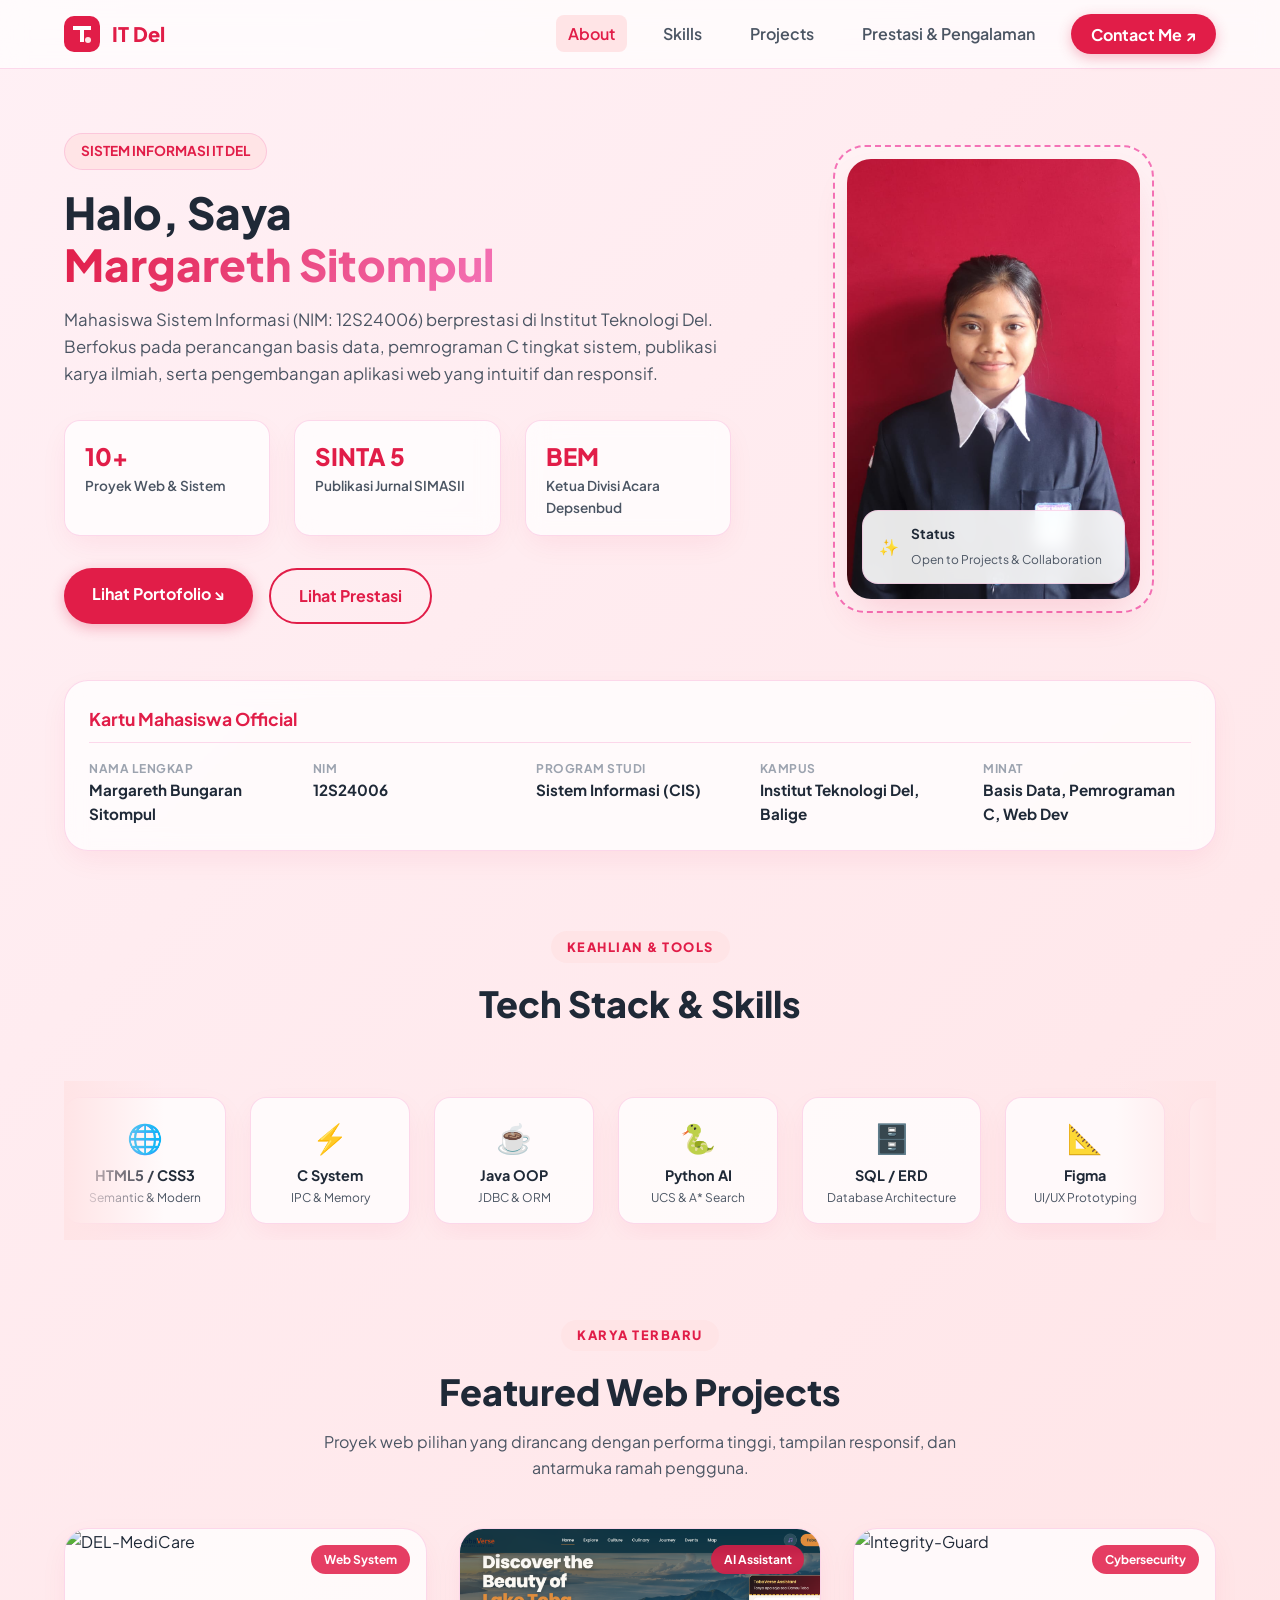
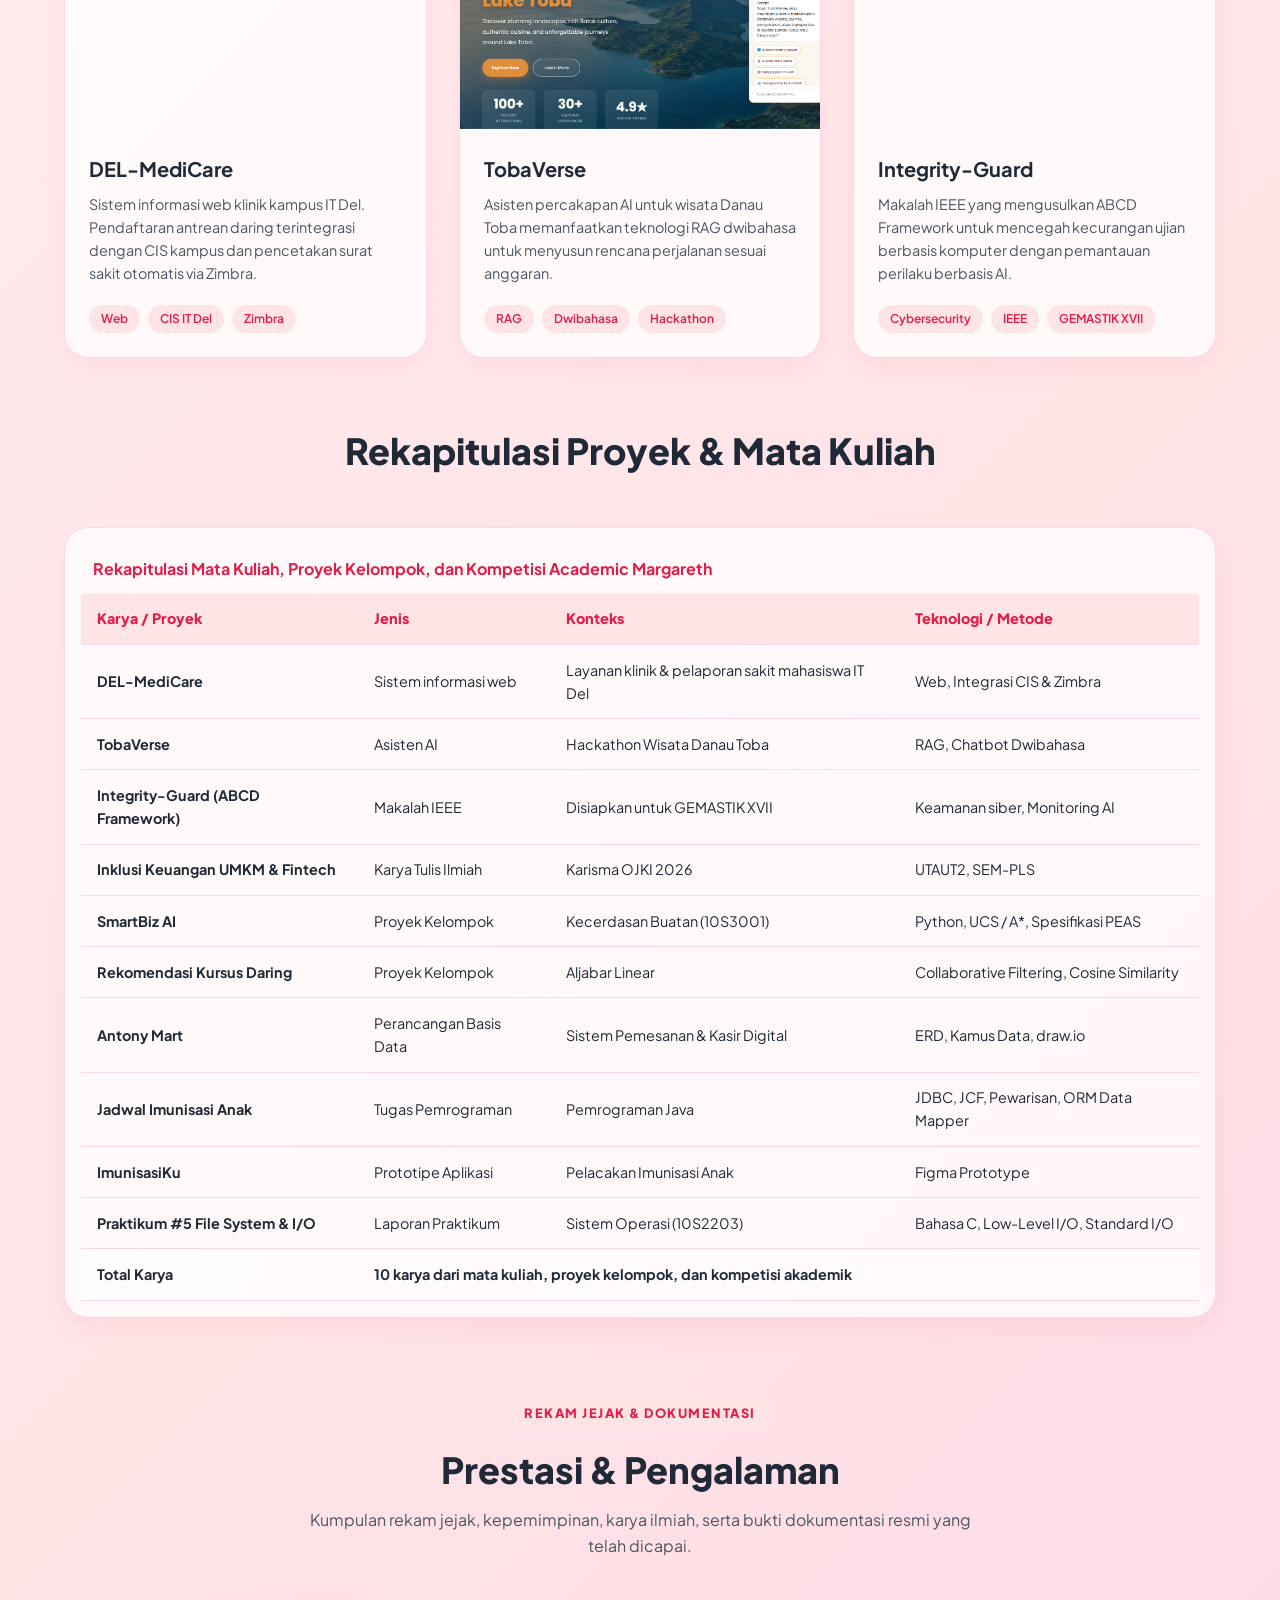
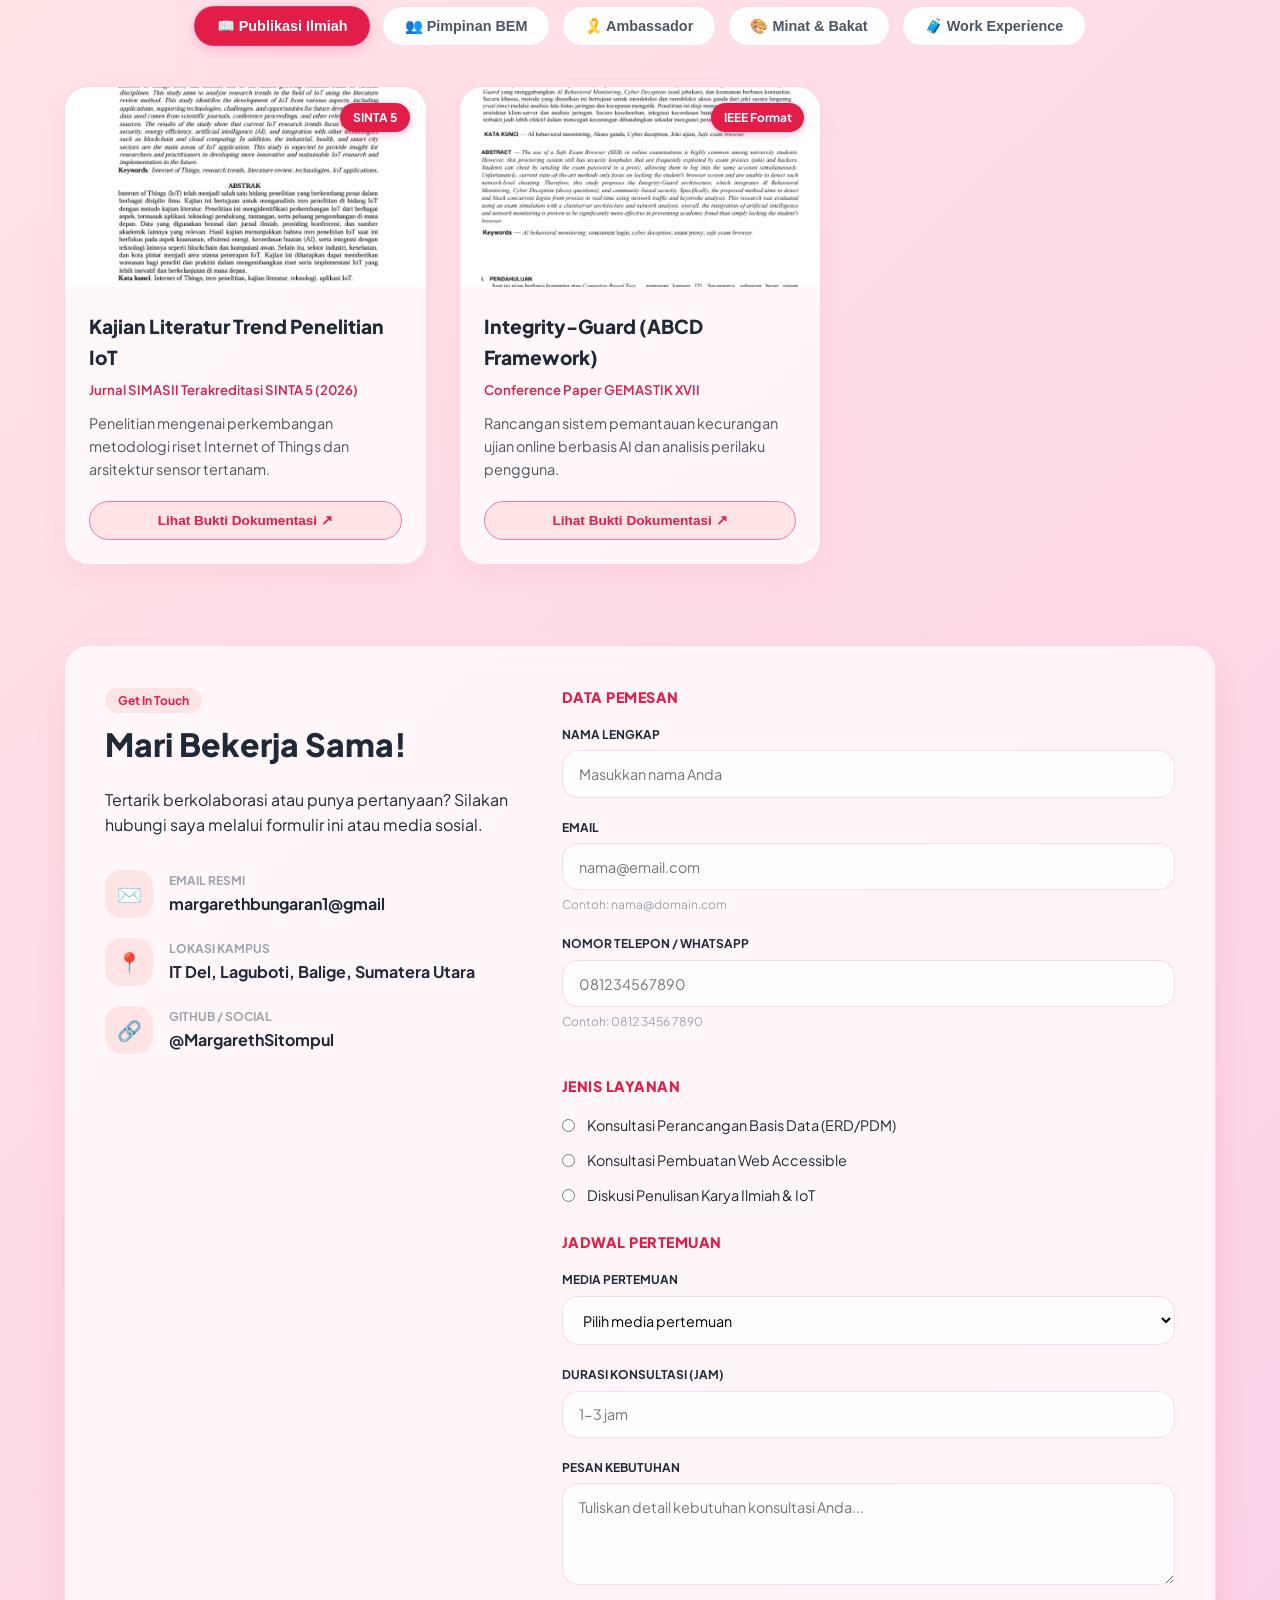
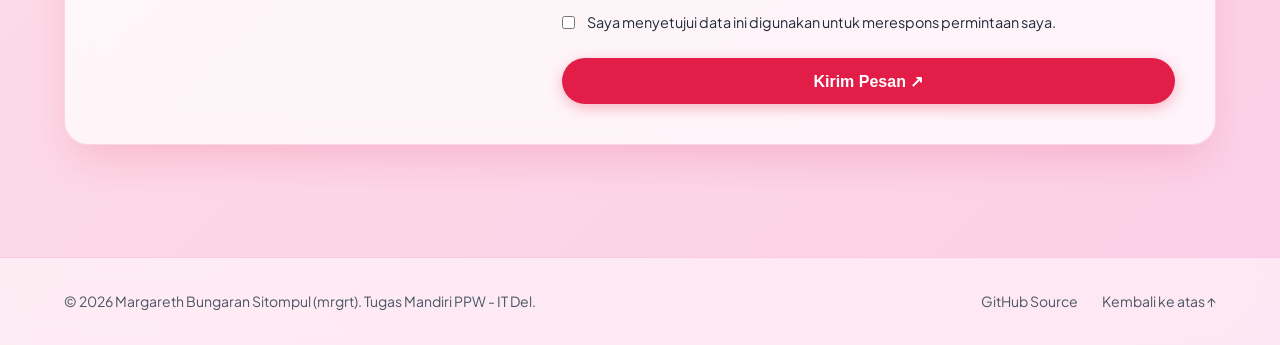
==== commit e156e1df: "12S24006" ====
--- a/tugas/Index.html
+++ b/tugas/Index.html
@@ -172,7 +172,7 @@
         <article class="project-card">
           <div class="project-img-box">
             <span class="card-badge">Cybersecurity</span>
-            <img src="/tugas/asset/KTI_WACANA SLAY_Strategi Integratif Pemantauan Perilaku, AI, Cyber Deception dalam Mencegah Pelanggaran Ujian-1.pdf" alt="Integrity-Guard">
+            <img src="/tugas/asseT/GUARD.jpeg" alt="Integrity-Guard">
           </div>
           <div class="project-card-body">
             <h3>Integrity-Guard</h3>
@@ -290,35 +290,75 @@
   </div>
 
   <!-- TAB 1: Publikasi Ilmiah -->
-  <div class="tab-content-block active-block" id="pub-ilmiah">
-    <div class="cards-grid-3">
-      <article class="doc-card">
-        <div class="doc-img-box">
-          <span class="badge-pink-pill">SINTA 5</span>
-          <img src="/tugas/asset/220-Article Text-601-1-10-20260617 (2).pdf" alt="Bukti Publikasi Jurnal SIMASII">
-        </div>
-        <div class="doc-card-body">
-          <h3>Kajian Literatur Trend Penelitian IoT</h3>
-          <p class="author-sub">Jurnal SIMASII Terakreditasi SINTA 5 (2026)</p>
-          <p class="card-desc">Penelitian mengenai perkembangan metodologi riset Internet of Things dan arsitektur sensor tertanam.</p>
-          <button class="btn-doc-link" onclick="bukaModal('Dokumentasi Publikasi Jurnal SIMASII', 'https://images.unsplash.com/photo-1456513080510-7bf3a84b82f8?auto=format&fit=crop&w=1000&q=80', 'Bukti terbit karya ilmiah pada Jurnal SIMASII SINTA 5 atas nama Margareth Bungaran Sitompul.')">Lihat Bukti Dokumentasi ↗</button>
-        </div>
-      </article>
-
-      <article class="doc-card">
-        <div class="doc-img-box">
-          <span class="badge-pink-pill">IEEE Format</span>
-          <img src="/tugas/asset/KTI_WACANA SLAY_Strategi Integratif Pemantauan Perilaku, AI, Cyber Deception dalam Mencegah Pelanggaran Ujian-1.pdf" alt="Bukti Conference Paper GEMASTIK">
-        </div>
-        <div class="doc-card-body">
-          <h3>Integrity-Guard (ABCD Framework)</h3>
-          <p class="author-sub">Conference Paper GEMASTIK XVII</p>
-          <p class="card-desc">Rancangan sistem pemantauan kecurangan ujian online berbasis AI dan analisis perilaku pengguna.</p>
-          <button class="btn-doc-link" onclick="bukaModal('Dokumentasi Conference Paper IEEE', 'https://images.unsplash.com/photo-1516321318423-f06f85e504b3?auto=format&fit=crop&w=1000&q=80', 'Draf naskah ilmiah IEEE siap uji kompetisi GEMASTIK XVII.')">Lihat Bukti Dokumentasi ↗</button>
-        </div>
-      </article>
-    </div>
-  </div>
+
+<div class="tab-content-block active-block" id="pub-ilmiah">
+  <div class="cards-grid-3">
+    
+    <!-- Kartu 1 -->
+    <article class="doc-card">
+      <div class="doc-img-box">
+        <span class="badge-pink-pill">SINTA 5</span>
+        <img src="/tugas/asset/jurnal .png" alt="Bukti Publikasi Jurnal SIMASII">
+      </div>
+      <div class="doc-card-body">
+        <h3>Kajian Literatur Trend Penelitian IoT</h3>
+        <p class="author-sub">Jurnal SIMASII Terakreditasi SINTA 5 (2026)</p>
+        <p class="card-desc">Penelitian mengenai perkembangan metodologi riset Internet of Things dan arsitektur sensor tertanam.</p>
+        
+        <!-- Panggil fungsi bukaModal dengan URL PDF lokal/online kamu -->
+        <button class="btn-doc-link" onclick="bukaModal('Dokumentasi Publikasi Jurnal SIMASII', '/tugas/asset/jurnal', 'Bukti terbit karya ilmiah pada Jurnal SIMASII SINTA 5 atas nama Margareth Bungaran Sitompul.')">
+          Lihat Bukti Dokumentasi ↗
+        </button>
+      </div>
+    </article>
+
+    <!-- Kartu 2 -->
+    <article class="doc-card">
+      <div class="doc-img-box">
+        <span class="badge-pink-pill">IEEE Format</span>
+        <img src="/tugas/asset/GEMASTIK.png" alt="Bukti Conference Paper GEMASTIK">
+      </div>
+      <div class="doc-card-body">
+        <h3>Integrity-Guard (ABCD Framework)</h3>
+        <p class="author-sub">Conference Paper GEMASTIK XVII</p>
+        <p class="card-desc">Rancangan sistem pemantauan kecurangan ujian online berbasis AI dan analisis perilaku pengguna.</p>
+        
+        <!-- Panggil fungsi bukaModal dengan URL PDF lokal/online kamu -->
+        <button class="btn-doc-link" onclick="bukaModal('Dokumentasi Conference Paper IEEE', '/tugas/asset/GEMASTIK', 'Draf naskah ilmiah IEEE siap uji kompetisi GEMASTIK XVII.')">
+          Lihat Bukti Dokumentasi ↗
+        </button>
+      </div>
+    </article>
+
+  </div>
+</div>
+
+<!-- ========================================== -->
+<!-- POPUP MODAL UNTUK PDF                      -->
+<!-- ========================================== -->
+<div id="modalDokumen" class="modal-overlay">
+  <div class="modal-box modal-pdf-size">
+    <div class="modal-header">
+      <h3 id="modalJudul">Judul Dokumentasi</h3>
+      <button class="btn-close" onclick="tutupModal()">&times;</button>
+    </div>
+    <div class="modal-body">
+      <p id="modalDeskripsi">Deskripsi dokumentasi akan tampil di sini.</p>
+
+      <!-- Iframe untuk memuat file PDF -->
+      <div class="pdf-container">
+        <iframe id="modalPdf" src="" type="application/pdf"></iframe>
+      </div>
+      
+      <!-- Option Cadangan: Buka PDF di Tab Baru -->
+      <div class="pdf-footer-action">
+        <a id="btnBukaPdfBaru" href="#" target="_blank" class="btn-pdf-external">
+          Buka PDF di Tab Baru ↗
+        </a>
+      </div>
+    </div>
+  </div>
+</div>
 
   <!-- TAB 2: Pimpinan BEM -->
   <div class="tab-content-block" id="pimpinan-bem">
@@ -393,7 +433,7 @@
       <article class="doc-card">
         <div class="doc-img-box">
           <span class="badge-pink-pill">Magang Mandiri</span>
-          <img src="https://images.unsplash.com/photo-1504813184591-01572f98c85f?auto=format&fit=crop&w=600&q=80" alt="Dokumentasi Magang RSUD">
+          <img src="/tugas/asset/RSUD.png" alt="Dokumentasi Magang RSUD">
         </div>
         <div class="doc-card-body">
           <h3>Staff IT &amp; Server Intern</h3>
@@ -475,7 +515,7 @@
                 <span class="icon-box">✉️</span>
                 <div>
                   <small>Email Resmi</small>
-                  <strong>margareth.sitompul@del.ac.id</strong>
+                  <strong>margarethbungaran1@gmail</strong>
                 </div>
               </li>
               <li>
@@ -489,7 +529,7 @@
                 <span class="icon-box">🔗</span>
                 <div>
                   <small>GitHub / Social</small>
-                  <strong>@mrgrt-sitompul</strong>
+                  <strong>@MargarethSitompul</strong>
                 </div>
               </li>
             </ul>
@@ -581,7 +621,7 @@
       <p>&copy; 2026 Margareth Bungaran Sitompul (mrgrt). Tugas Mandiri PPW - IT Del.</p>
       <nav aria-label="Tautan kaki halaman">
         <ul>
-          <li><a href="https://github.com/USERNAME/ppw-2026-week2-12S24006" target="_blank" rel="noopener">GitHub Source</a></li>
+          <li><a href="https://github.com/margareth-sitompul/ppw-2026-week2-12S24006" target="_blank" rel="noopener">GitHub Source</a></li>
           <li><a href="#tentang">Kembali ke atas ↑</a></li>
         </ul>
       </nav>
--- a/tugas/style.css
+++ b/tugas/style.css
@@ -1128,4 +1128,67 @@
   background: var(--primary-pink) !important;
   color: #ffffff !important;
   box-shadow: 0 4px 14px rgba(244, 114, 182, 0.4);
+}
+
+/* Styling Khusus Modal PDF agar lebih lebar & responsif */
+.modal-box.modal-pdf-size {
+  width: 90%;
+  max-width: 900px; /* Diperlebar agar nyaman membaca dokumen */
+  max-height: 90vh;
+  display: flex;
+  flex-direction: column;
+}
+
+.modal-body {
+  display: flex;
+  flex-direction: column;
+  overflow-y: auto;
+}
+
+#modalDeskripsi {
+  color: #4b5563;
+  font-size: 14px;
+  line-height: 1.5;
+  margin-bottom: 12px;
+}
+
+/* Container & Iframe Viewer PDF */
+.pdf-container {
+  width: 100%;
+  height: 500px; /* Tinggi viewer PDF */
+  background-color: #f3f4f6;
+  border-radius: 8px;
+  overflow: hidden;
+  border: 1px solid #e5e7eb;
+}
+
+.pdf-container iframe {
+  width: 100%;
+  height: 100%;
+  border: none;
+}
+
+/* Tombol Buka di Tab Baru */
+.pdf-footer-action {
+  margin-top: 12px;
+  text-align: right;
+}
+
+.btn-pdf-external {
+  display: inline-block;
+  font-size: 13px;
+  color: #2563eb;
+  text-decoration: none;
+  font-weight: 600;
+}
+
+.btn-pdf-external:hover {
+  text-decoration: underline;
+}
+
+/* Responsif untuk Layar HP */
+@media (max-width: 640px) {
+  .pdf-container {
+    height: 350px; /* Menyesuaikan layar ponsel */
+  }
 }
